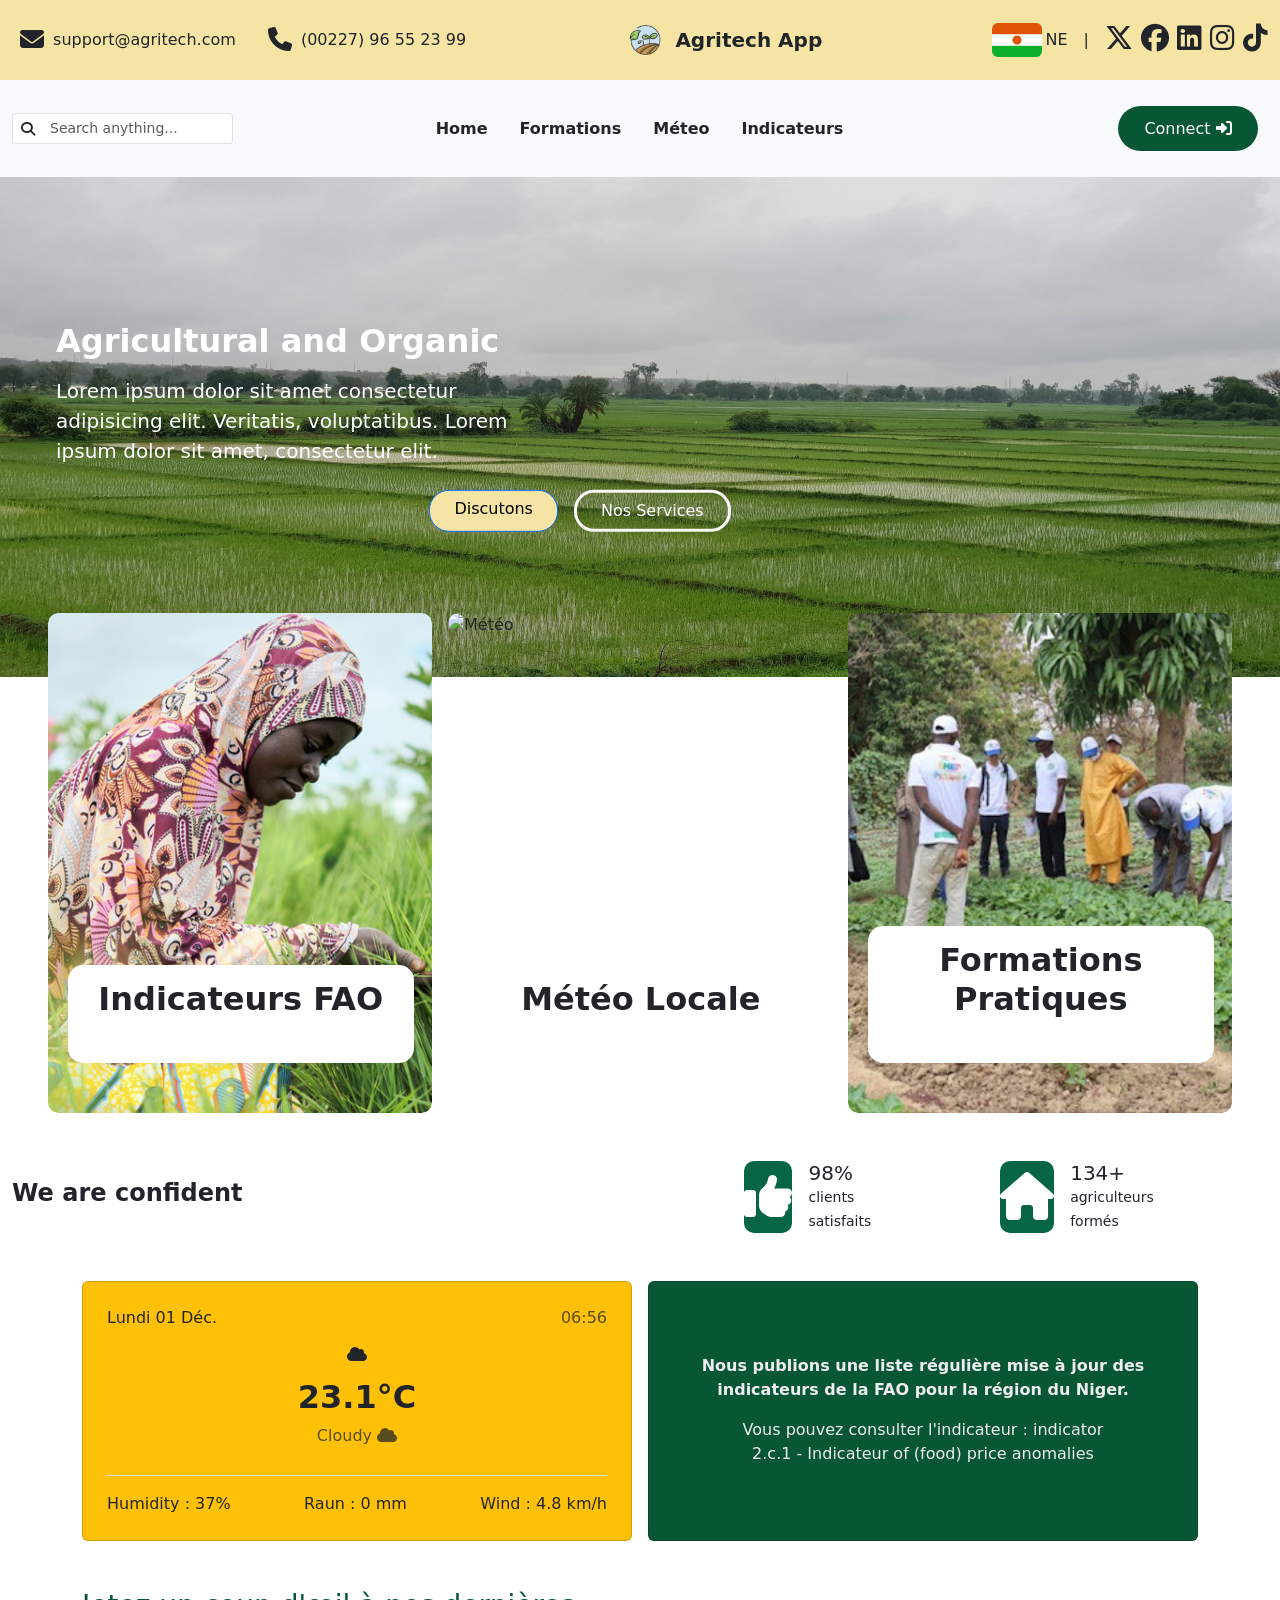
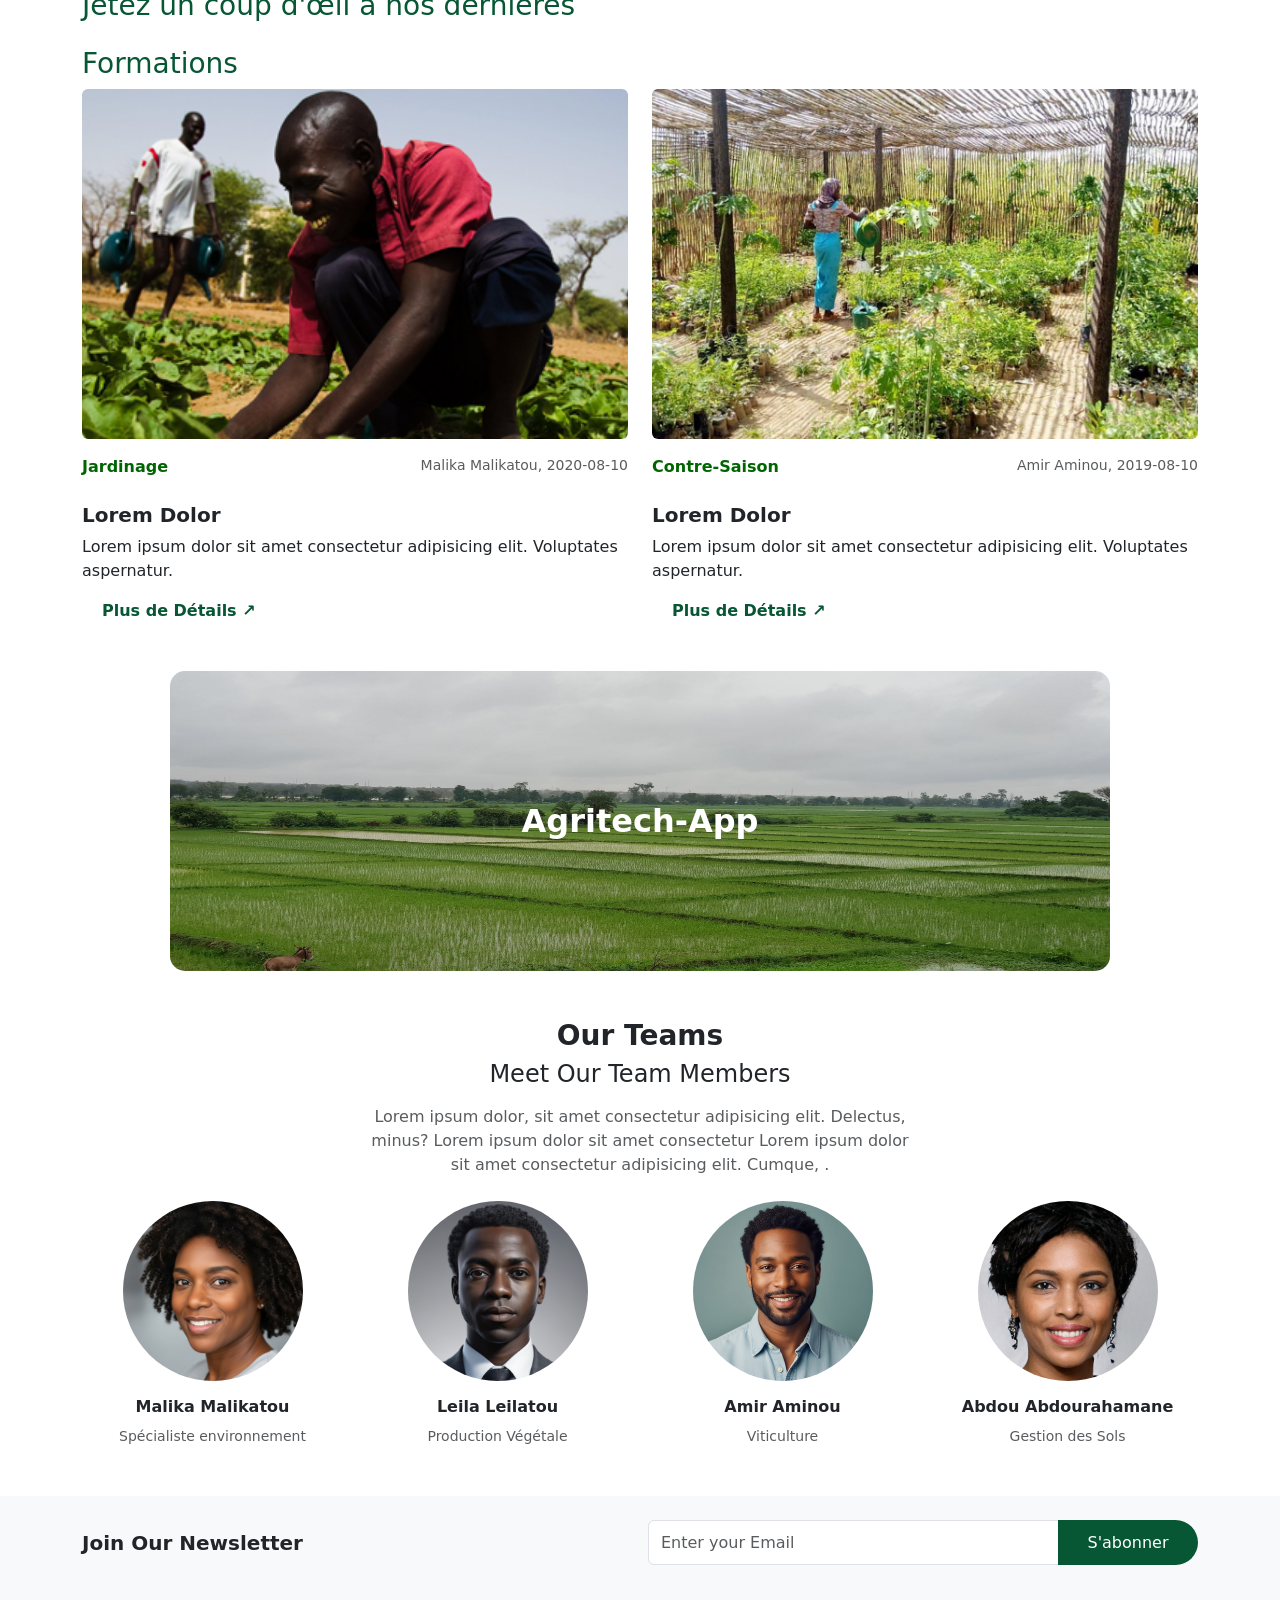
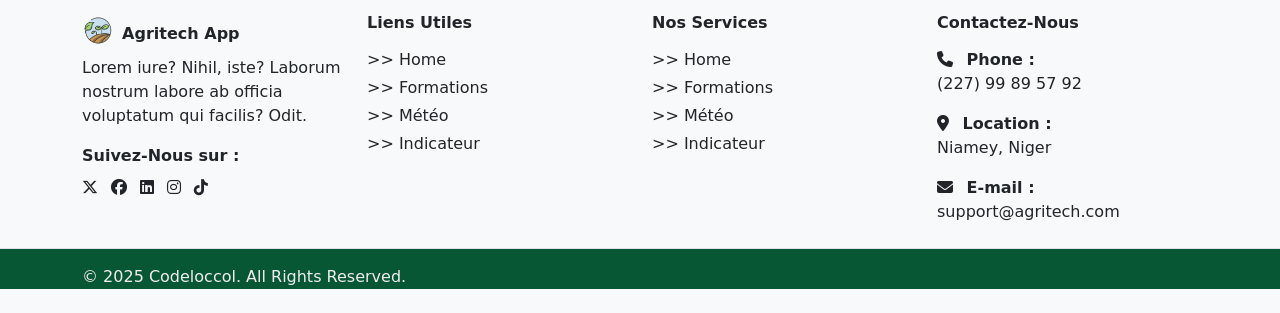
==== index.html @ de3f85f5 "Premier commit" ====
<!DOCTYPE html>
<html lang="en">

<head>
    <meta charset="UTF-8">
    <meta name="viewport" content="width=device-width, initial-scale=1.0">
    <title>Aritech Framework-CSS</title>
    <link href="https://cdn.jsdelivr.net/npm/bootstrap@5.3.8/dist/css/bootstrap.min.css" rel="stylesheet"
        integrity="sha384-sRIl4kxILFvY47J16cr9ZwB07vP4J8+LH7qKQnuqkuIAvNWLzeN8tE5YBujZqJLB" crossorigin="anonymous">
    <link rel="stylesheet" href="https://cdnjs.cloudflare.com/ajax/libs/font-awesome/6.5.0/css/all.min.css">
    <link rel="stylesheet" href="styles.css">
    <link rel="stylesheet"
        href="https://cdnjs.cloudflare.com/ajax/libs/bootstrap-icons/1.13.1/font/bootstrap-icons.min.css"
        integrity="sha512-t7Few9xlddEmgd3oKZQahkNI4dS6l80+eGEzFQiqtyVYdvcSG2D3Iub77R20BdotfRPA9caaRkg1tyaJiPmO0g=="
        crossorigin="anonymous" referrerpolicy="no-referrer" />

</head>

<body>

    <header class="navbar navbar-expand-lg navbar-custom py-2 header-color">
        <div class="container-fluid">
            <div class="d-flex justify-content-between w-100 align-items-center header-mobile">

                <ul class="navbar-nav d-none d-lg-flex flex-row gap-3">
                    <li class="nav-item">
                        <a class="nav-link text-dark" href="#">
                            <i class="fa-solid fa-envelope fa-xl me-1"></i> support@agritech.com
                        </a>
                    </li>
                    <li class="nav-item">
                        <a class="nav-link text-dark" href="#">
                            <i class="fa-solid fa-phone fa-xl me-1"></i> (00227) 96 55 23 99
                        </a>
                    </li>
                </ul>


                <div class="d-flex align-items-center">
                    <img src="favico.png" class="img-fluid rounded" alt="Logo">
                    <span class="ms-2 fw-bold fs-5">Agritech App</span>
                </div>


                <input type="checkbox" id="menu-toggle">
                <label for="menu-toggle" class="menu-btn"><i class="fa-solid fa-list"></i></label>

                <div class="sidebar">

                    <div class="d-flex align-items-center justify-content-between">
                        <div><img src="favico.png" class="img-fluid rounded" alt="Logo" style="width: 35px;">
                            <span class="ms-2 fw-bold fs-5">Agritech App</span>
                        </div>
                        <di><label for="menu-toggle" class="close-btn text-dark">&#10005;</label></di>
                    </div>


                    <a href="connect.html" class="connect-box d-inline-block">
                        <button class="btn connect-btn">Connect <i class="fa-solid fa-right-to-bracket"></i></button>
                    </a>

                    <ul class="navbar-nav d-flex flex-column gap-3 mx-auto ms-3">
                        <li class="nav-item"><a class="nav-link text-dark" href="index.html"><strong>Home <i
                                        class="bi bi-arrow-up-right"></i></strong></a></li>
                        <li class="nav-item"><a class="nav-link text-dark" href="formaaations.html"><strong>Blogs <i
                                        class="bi bi-arrow-up-right"></i></strong></a></li>
                        <li class="nav-item"><a class="nav-link text-dark" href="météo.html"><strong>Méteo <i
                                        class="bi bi-arrow-up-right"></i></strong></a></li>
                        <li class="nav-item"><a class="nav-link text-dark" href="indicateurs.html"><strong>Indicateurs
                                    <i class="bi bi-arrow-up-right"></i></strong></a></li>
                    </ul>
                    <hr>
                    <h2 class="align-items-center m-4">Socials Links</h2>
                    <div class="social-box d-flex align-items-center ms-lg-3 m-4">

                        <img src="Niger.png" class="rounded me-1 w-25" alt="Drapeau">
                        <span class="me-3">NE</span>

                        <a href="#" class="text-dark me-2"><i class="fa-brands fa-x-twitter"></i></a>
                        <a href="#" class="text-dark me-2"><i class="fa-brands fa-facebook"></i></a>
                        <a href="#" class="text-dark me-2"><i class="fa-brands fa-linkedin"></i></a>
                        <a href="#" class="text-dark me-2"><i class="fa-brands fa-instagram"></i></a>
                        <a href="#" class="text-dark"><i class="fa-brands fa-tiktok"></i></a>

                    </div>

                    <ul class="navbar-nav d-lg-flex m-4">
                        <li class="nav-item">
                            <a class="nav-link text-dark" href="#">
                                <i class="fa-solid fa-envelope me-1"></i> support@agritech.com
                            </a>
                        </li>
                        <li class="nav-item">
                            <a class="nav-link text-dark" href="#">
                                <i class="fa-solid fa-phone me-1"></i> (00227) 96 55 23 99
                            </a>
                        </li>
                    </ul>

                </div>





                <div class="d-lg-flex align-items-center ms-lg-3 hide-425 social-box">
                    <img src="Niger.png" class="rounded me-1" alt="Drapeau" style="width: 50px;">
                    <span class="me-3">NE</span>
                    <span class="me-3">&#124;</span>

                    <a href="#" class="text-dark me-2"><i class="fa-brands fa-x-twitter"></i></a>
                    <a href="#" class="text-dark me-2"><i class="fa-brands fa-facebook"></i></a>
                    <a href="#" class="text-dark me-2"><i class="fa-brands fa-linkedin"></i></a>
                    <a href="#" class="text-dark me-2"><i class="fa-brands fa-instagram"></i></a>
                    <a href="#" class="text-dark"><i class="fa-brands fa-tiktok"></i></a>
                </div>

            </div>
        </div>
    </header>


    <nav class="navbar navbar-expand-lg bg-light py-3">
        <div class="container-fluid">
            <div class="collapse navbar-collapse d-none d-md-flex" id="navbarMenu">
                <div class="d-flex align-items-center justify-content-between w-100">

                    <form class="me-2 d-md-flex hide-768" role="search">
                        <div class="input-group input-group-sm">
                            <span class="input-group-text bg-white border-end-0">
                                <i class="fa-solid fa-magnifying-glass"></i>
                            </span>
                            <input class="form-control border-start-0" type="search" placeholder="Search anything...">
                        </div>
                    </form>




                    <ul class="navbar-nav d-flex flex-row gap-3 mx-auto">
                        <li class="nav-item"><a class="nav-link text-dark" href="index.html"><strong>Home <i
                                        class="bi bi-arrow-up-right"></i></strong></a></li>
                        <li class="nav-item"><a class="nav-link text-dark" href="formaaations.html"><strong>Formations
                                    <i class="bi bi-arrow-up-right"></i></strong></a></li>
                        <li class="nav-item"><a class="nav-link text-dark" href=""><strong>Méteo <i
                                        class="bi bi-arrow-up-right"></i></strong></a></li>
                        <li class="nav-item"><a class="nav-link text-dark" href="#"><strong>Indicateurs <i
                                        class="bi bi-arrow-up-right"></i></strong></a></li>
                    </ul>

                    <a href="connect.html" class="connect-box d-inline-block">
                        <button class="btn connect-btn">Connect <i class="fa-solid fa-right-to-bracket"></i></button>
                    </a>


                </div>
            </div>
        </div>
    </nav>

    <!-- Hero Section -->
    <section class="position-relative section">
        <img src="Home Carroussel.jpg" alt="Agriculture" class="img-home w-100">
        <div class="position-absolute top-50 start-50 translate-middle text-white w-75 p-3 agri">


            <div class="agri">
                <h2 class="fw-bold mb-3 text-start">Agricultural and Organic</h2>
                <p class="lead mb-4 text-start">
                    Lorem ipsum dolor sit amet consectetur <br> adipisicing elit.
                    Veritatis, voluptatibus. Lorem <br>
                    ipsum dolor sit amet, consectetur elit.
                </p>
            </div>

            <div class="d-flex gap-3 flex-wrap justify-content-center services">
                <a href="#" class="btn btn-primary px-4">
                    Discutons <i class="bi bi-arrow-up-right-square"></i>
                </a>
                <a href="#" class="btn btn-secondary px-4">
                    Nos Services <i class="bi bi-arrow-up-right-square"></i>
                </a>
            </div>

        </div>
    </section>




    <div class="container-fluid px-3 px-lg-5 position-relative d-none d-lg-block"
        style="margin-top: -80px; z-index: 10;">
        <div class="row g-3">



            <div class="col-12 col-lg-4">
                <div class="meteo-card"> <img src="FAO_Statistic_Landing.jpg" class="w-100 shadow-lg img-deux"
                        alt="Météo">
                    <div class="meteo-slide">
                        <div class="meteo-title">
                            <div class="d-flex flex-column abdel">
                                <h2 class="m-0"><strong>Indicateurs FAO</strong></h2>
                            </div>
                            <div class=""></div>
                            <div class="meteo-details ">
                                <div><span><br></span></div> <i class="fa-solid fa-chart-bar bar"></i>
                                <h2 class="m-0 mb-4">Indicateurs FAO</h2>
                                <p>Lorem ipsum dolor sit, amet consectetur adipisicing elit. Sit quam beatae aspernatur
                                    laborum, aut libero adipisci fuga distinctio delectus labore assumenda saepe, quis
                                    a. Suscipit nostrum debitis saepe natus unde.</p> <a href="#" class="btn-hover">
                                    Plus de Détails <i class="bi bi-arrow-up-right"></i> </a>
                            </div>
                        </div>
                    </div>
                </div>
            </div>


            <div class="col-12 col-lg-4">
                <div class="meteo-card"> <img src="Météo_Landing.jpg" class="w-100 shadow-lg img-deux" alt="Météo">
                    <div class="meteo-slide">
                        <div class="meteo-title">
                            <div class="d-flex flex-column abdel">
                                <h2 class="m-0"><strong>Météo Locale</strong></h2>
                            </div>
                            <div class=""></div>
                            <div class="meteo-details">
                                <div><span><br></span></div> <i class="fas fa-cloud-showers-heavy weather-icon bar"></i>
                                <h2 class="m-0 mb-4">Météo Locale</h2>
                                <p>Lorem ipsum dolor sit, amet consectetur adipisicing elit. Sit quam beatae aspernatur
                                    laborum, aut libero adipisci fuga distinctio delectus labore assumenda saepe, quis
                                    a. Suscipit nostrum debitis saepe natus unde.</p> <a href="#" class="btn-hover">
                                    Plus de Détails <i class="bi bi-arrow-up-right"></i> </a>
                            </div>
                        </div>
                    </div>
                </div>
            </div>



            <div class="col-12 col-lg-4">
                <div class="meteo-card"> <img src="Formation_Landing.jpg" class="w-100 shadow-lg img-deux" alt="Météo">
                    <div class="meteo-slide">
                        <div class="meteo-title">
                            <div class="d-flex flex-column abdel">
                                <h2 class="m-0"><strong>Formations Pratiques</strong></h2>
                            </div>
                            <div class=""></div>
                            <div class="meteo-details">
                                <div><span><br></span></div> <i class="fa-solid fa-list-check bar"></i>
                                <h2 class="m-0 mb-4">Formations Pratiques</h2>
                                <p>Lorem ipsum dolor sit, amet consectetur adipisicing elit. Sit quam beatae aspernatur
                                    laborum, aut libero adipisci fuga distinctio delectus labore assumenda saepe, quis
                                    natus unde.</p> <a href="#" class="btn-hover">
                                    Plus de Détails <i class="bi bi-arrow-up-right"></i> </a>
                            </div>
                        </div>
                    </div>
                </div>
            </div>
        </div>
    </div>



    <div class="position-relative container-fluid px-3 d-block d-lg-none magid" style="margin-top: -70px;">
        <div class="text-white fs-5 text-center mb-4">Agritech App</div>
        <div class="row g-3">

            <div class="col-12 col-md-4">
                <div class="p-3 shadow-lg rounded bg-white text-center">
                    <div class="d-flex flex-column abdel">
                        <div><span><br></span></div> <i class="fa-solid fa-chart-bar bar"></i>
                        <h2 class="m-0 mb-4">Indicateurs FAO</h2>
                    </div>
                    <p>Lorem ipsum dolor sit, amet consectetur adipisicing elit. Sit quam beatae aspernatur
                        laborum, aut libero adipisci fuga distinctio delectus labore assumenda saepe, quis
                        a. Suscipit nostrum debitis saepe natus unde.</p> <a href="#" class="btn-hover">
                        Plus de Détails <i class="bi bi-arrow-up-right"></i> </a>
                </div>

            </div>

            <div class="col-12 col-md-4">
                <div class="p-3 shadow-lg rounded bg-white text-center">
                    <div class="d-flex flex-column abdel">
                        <div><span><br></span></div> <i class="fas fa-cloud-showers-heavy weather-icon bar"></i>
                        <h2 class="m-0 mb-4">Météo Locale</h2>
                    </div>
                    <p>Lorem adipisicing elit. Sit quam beatae vb aspernatur
                        laborum, aut libero adipisci fuga distinctio delectus labore assumenda saepe, quis
                        a. Suscipit nostrum debitis saepe natus unde.</p> <a href="#" class="btn-hover">
                        Plus de Détails <i class="bi bi-arrow-up-right"></i> </a>
                </div>

            </div>

            <div class="col-12 col-md-4">
                <div class="p-3 shadow-lg rounded bg-white text-center">
                    <div class="d-flex flex-column abdel">
                        <div><span><br></span></div> <i class="fa-solid fa-list-check bar"></i>
                        <h2 class="m-0 mb-4">Formations Pratiques</h2>
                    </div>
                    <p>Lorem ipsum Sit bbh yjjgh
                        laborum, aut libero adipisci fuga distinctio delectus labore assumenda saepe, quis
                        a. Suscipit nostrum debitis saepe natus unde.</p> <a href="#" class="btn-hover">
                        Plus de Détails <i class="bi bi-arrow-up-right"></i> </a>
                </div>

            </div>

        </div>
    </div>







    <!-- Statistiques -->
    <div class="container my-5 mx-0">
        <div class="align-items-center g-3 d-flex justify-content-between we-are">
            <div class="col-12 col-md-4">
                <h4 class="fw-bold are-confident">We are confident</h4>
            </div>
            <div class="d-flex justify-content-between">
                <div class="col-6 col-md-4">
                    <div class="d-flex gap-3 justify-content-lg-end m">
                        <div class="confident"><i class="fa-solid fa-thumbs-up"></i></div>
                        <div>
                            <h5 class="mb-0 ">98%</h5>
                            <small>clients satisfaits</small>
                        </div>
                    </div>
                </div>
                <div class="col-6 col-md-4">
                    <div class="d-flex align-items-center gap-3">
                        <div class="confident"><i class="fa-solid fa-house"></i></div>
                        <div>
                            <h5 class="mb-0">134+</h5>
                            <small>agriculteurs formés</small>
                        </div>
                    </div>
                </div>
            </div>
        </div>
    </div>

    <!-- Météo et Indicateurs -->
    <div class="container my-5">
        <div class="row g-3">
            <div class="col-12 col-lg-6">
                <div class="card bg-warning text-center p-4 d-flex flex-column h-100">
                    <div class="d-flex justify-content-between mb-3">
                        <span>Lundi 01 Déc.</span>
                        <span class="text-muted">06:56</span>
                    </div>
                    <i class="fa-solid fa-cloud mb-3 cloudy"></i>
                    <h2 class="fw-bold">23.1°C</h2>
                    <p class="text-muted">Cloudy <i class="fa-solid fa-cloud mb-3 clone"></i></p>
                    <div class="mt-auto border-top pt-3">
                        <div class="d-flex justify-content-between text-center w-100">
                            <div class="flex-column align-items-center">
                                <i class="bi bi-droplet"></i>
                                <span>Humidity : 37%</span>
                            </div>
                            <div class="flex-column align-items-center">
                                <i class="bi bi-cloud-lightning-rain"></i>
                                <span>Raun : 0 mm</span>
                            </div>
                            <div class="flex-column align-items-center">
                                <i class="bi bi-rewind"></i>
                                <span>Wind : 4.8 km/h</span>
                            </div>
                        </div>
                    </div>
                </div>
            </div>

            <div class="col-12 col-lg-6 ">
                <div class="card confid text-center p-4 d-flex flex-column h-100">
                    <p class="text-center pt-5 fw-bold">
                        <strong> Nous publions une liste régulière mise à jour des indicateurs de la FAO pour la région
                            du Niger.</strong>
                    </p>
                    <p class="text-center mb-0 mx-5">
                        Vous pouvez consulter l'indicateur : indicator 2.c.1 - Indicateur of (food) price
                        anomalies
                    </p>
                </div>
            </div>
        </div>
    </div>

    <!-- Formations récentes -->
    <div class="container my-5">
        <h3 class="mb-4 couleur-jaune">Jetez un coup d'œil à nos dernières </h3>
        <h3 class="couleur-jaune">Formations</h3>
        <div class="row g-4">
            <div class="col-12 col-md-6">
                <img src="Blog-img-1.jpg" alt="Formation" class="w-100 rounded mb-3 img-fluide">
                <div class="d-flex justify-content-between mb-2">
                    <span class="bleue fw-bold">Jardinage</span>
                    <small class="text-muted">Malika Malikatou, 2020-08-10</small>
                </div>
                <h5 class="fw-bold mt-4">Lorem Dolor</h5>
                <p>Lorem ipsum dolor sit amet consectetur adipisicing elit. Voluptates aspernatur.</p>
                <a href="#" class="couleur-jaune lignes">Plus de Détails ↗</a>
            </div>
            <div class="col-12 col-md-6">
                <img src="Blog-img-9.jpg" alt="Formation" class="w-100 rounded mb-3 img-fluide">
                <div class="d-flex justify-content-between mb-2">
                    <span class="bleue fw-bold">Contre-Saison</span>
                    <small class="text-muted">Amir Aminou, 2019-08-10</small>
                </div>
                <h5 class="fw-bold mt-4">Lorem Dolor</h5>
                <p>Lorem ipsum dolor sit amet consectetur adipisicing elit. Voluptates aspernatur.</p>
                <a href="#" class="couleur-jaune lignes">Plus de Détails ↗</a>
            </div>
        </div>
    </div>


    <div class="d-none d-lg-flex justify-content-center position-relative">
        <img src="Home Carroussel.jpg" alt="Banner" class="imges mx-5">
        <h2 class="position-absolute top-50 start-50 translate-middle text-white fw-bold">Agritech-App</h2>
    </div>

    <!-- Équipe -->
    <div class="container text-center my-5">
        <h3 class="fw-bold mb-2">Our Teams</h3>
        <h4 class="mb-3">Meet Our Team Members</h4>
        <p class="text-muted mb-4 w-50 text-center mx-auto">
            Lorem ipsum dolor, sit amet consectetur adipisicing elit. Delectus, minus?
            Lorem ipsum dolor sit amet consectetur Lorem ipsum dolor sit amet consectetur adipisicing elit. Cumque,
            .
        </p>


        <div class="row g-4">
            <div class="col-12 col-md-6 col-lg-3">
                <img src="avatar-1.png" class="rounded-circle mb-3 avatar" alt="Malika">
                <h6 class="fw-bold">Malika Malikatou</h6>
                <small class="text-muted">Spécialiste environnement</small>
            </div>
            <div class="col-12 col-md-6 col-lg-3">
                <img src="avatar-2.jpg" class="rounded-circle mb-3 avatar" alt="Leila">
                <h6 class="fw-bold">Leila Leilatou</h6>
                <small class="text-muted">Production Végétale</small>
            </div>
            <div class="col-12 col-md-6 col-lg-3">
                <img src="avatar-3.png" class="rounded-circle mb-3 avatar" alt="Amir">
                <h6 class="fw-bold">Amir Aminou</h6>
                <small class="text-muted">Viticulture</small>
            </div>
            <div class="col-12 col-md-6 col-lg-3">
                <img src="avatar-4.jpeg" class="rounded-circle mb-3 avatar" alt="Abdou">
                <h6 class="fw-bold">Abdou Abdourahamane</h6>
                <small class="text-muted">Gestion des Sols</small>
            </div>
        </div>
    </div>

    <!-- Newsletter -->
    <div class="bg-light py-4">
        <div class="container">
            <div class="row align-items-center g-3">
                <div class="col-12 col-lg-6 text-center text-lg-start mb-2 mb-lg-0">
                    <h5 class="fw-bold mb-0">Join Our Newsletter</h5>
                </div>
                <div class="col-12 col-lg-6 d-flex justify-content-lg-end">
                    <div class="input-group">
                        <input type="email" class="form-control" placeholder="Enter your Email">
                        <button class="btn connect-btn" type="button">S'abonner</button>
                    </div>
                </div>
            </div>
        </div>
    </div>

    <!-- Footer -->
    <footer class="bg-light py-4">
        <div class="container">
            <div class="row g-4 text-md-start">
                <div class="col-12 col-md-6 col-lg-3 ">
                    <img src="favico.png" alt="Logo" class="img-fluid mb-2" style="width: 35px;">
                    <strong>Agritech App</strong>
                    <p>Lorem iure? Nihil, iste? Laborum nostrum labore ab officia voluptatum qui facilis? Odit.</p>
                    <p class="fw-bold mb-2">Suivez-Nous sur :</p>
                    <div>
                        <a href="#" class="text-dark me-2"><i class="fa-brands fa-x-twitter"></i></a>
                        <a href="#" class="text-dark me-2"><i class="fa-brands fa-facebook"></i></a>
                        <a href="#" class="text-dark me-2"><i class="fa-brands fa-linkedin"></i></a>
                        <a href="#" class="text-dark me-2"><i class="fa-brands fa-instagram"></i></a>
                        <a href="#" class="text-dark"><i class="fa-brands fa-tiktok"></i></a>
                    </div>
                </div>

                <div class="col-12 col-md-6 col-lg-3">
                    <h6 class="fw-bold mb-3">Liens Utiles</h6>
                    <p class="mb-1">&gt;&gt; Home</p>
                    <p class="mb-1">&gt;&gt; Formations</p>
                    <p class="mb-1">&gt;&gt; Météo</p>
                    <p class="mb-1">&gt;&gt; Indicateur</p>
                </div>

                <div class="col-12 col-md-6 col-lg-3">
                    <h6 class="fw-bold mb-3">Nos Services</h6>
                    <p class="mb-1">&gt;&gt; Home</p>
                    <p class="mb-1">&gt;&gt; Formations</p>
                    <p class="mb-1">&gt;&gt; Météo</p>
                    <p class="mb-1">&gt;&gt; Indicateur</p>
                </div>

                <div class="col-12 col-md-6 col-lg-3">
                    <h6 class="fw-bold mb-3">Contactez-Nous</h6>
                    <div class="d-flex flex-column mb-3">
                        <span class="fw-bold"><i class="fa-solid fa-phone me-2"></i> Phone :</span>
                        <span>(227) 99 89 57 92</span>
                    </div>
                    <div class="d-flex flex-column mb-3">
                        <span class="fw-bold"><i class="fa-solid fa-location-dot me-2"></i> Location :</span>
                        <span>Niamey, Niger</span>
                    </div>
                    <div class="d-flex flex-column">
                        <span class="fw-bold"><i class="fa-solid fa-envelope me-2"></i> E-mail :</span>
                        <span>support@agritech.com</span>
                    </div>
                </div>
            </div>
        </div>

        <div class="foot mt-4 pt-3 border-top confid">
            <div class="container">
                <p class="mb-0">&copy; 2025 Codeloccol. All Rights Reserved.</p>
            </div>
        </div>
    </footer>

</body>

</html>
---- styles.css ----
#menu-toggle {
    display: none !important;
}

.header-color {
    background-color: #f6e4a5 !important;
    height: 80px;
    margin-bottom: 0 !important;

}


.image-hero {
    width: 850px;
    height: 350px !important;
    border-radius: 15px;
}




.bar {
    font-size: 2rem;
    color: #00b318;
}


.nav-link {
    transition: all 0.3s ease;
    position: relative;
}

.nav-link i {
    transition: transform 0.3s ease;
}


.nav-link:hover {
    color: #0a6f44 !important;
    transform: translateY(-2px);
}

.nav-link:hover i {
    transform: translateX(3px) rotate(20deg);
}

.connect-box {
    padding: 10px;
    margin-left: 70px;
    border-radius: 30px;
}

.connec-btn {
    background-color: #075634 !important;
    color: #ffffff !important;
    border-radius: 30px;
    width: 190px !important;
    height: 40px;
    transition: all 0.3s ease;
}

.connec-btn {
    background-color: #075634 !important;
    color: #ffffff !important;
    border-radius: 30px;
    width: 140px;
    height: 45px;
    transition: all 0.3s ease;
}

.connect-btn {
    background-color: #075634 !important;
    color: #ffffff !important;
    border-radius: 30px;
    width: 140px;
    height: 45px;
    transition: all 0.3s ease;
}

.connect-btn:hover {
    background-color: #0a6f44 !important;
    transform: translateY(-3px);
    box-shadow: 0 4px 12px rgba(0, 0, 0, 0.2);
}



.agri {
    margin-left: -60px !important;
}


.btn-primary {
    background-color: #f6e4a5 !important;
    color: black;
    border-radius: 20px;
}

.btn-secondary {
    background-color: transparent !important;
    color: #ffffff;
    border-radius: 20px;
    border: lab(97.23% 0.01 -0.01) solid;
}


.menu-btn {
    position: fixed;
    top: 10px;
    right: 20px;
    font-size: 28px;
    cursor: pointer;
    z-index: 1002;
    user-select: none;
}

.yom {
    height: 300px;
}


.social-box i {
    font-size: 28px;
    transition: transform .2s ease;
}

.social-box i:hover {
    transform: scale(1.25);

}



.img-home {
    height: 500px;
}

.petite {
    position: absolute;
    bottom: 15px;
    left: 50%;
    transform: translateX(-50%);
    background-color: white;
    color: rgb(34, 31, 31);
    padding: 30px 10px;
    border-radius: 5px;
    width: 450px;
    height: 100px;
}

.confident {
    font-size: 3rem;
    color: rgb(255, 255, 255);
    background-color: rgb(5, 101, 69);
    border-radius: 10px;
}

.couleur-jaune {
    color: #075634;
}

.lignes {
    text-decoration: none !important;
    font-weight: 600;
    margin-left: 20px;
}

.imges {
    width: 940px;
    border-radius: 15px;
    height: 300px;
}

.confid {
    background-color: #075634;
    color: #efeded;
}

.img-fluide {
    height: 350px;
    object-fit: cover;
    border-radius: 10px;
}

.img-fluid {

    width: 40px;
    object-fit: cover;
    border-radius: 10px;
}

.img-deux {
    height: 500px;
    object-fit: cover;
    border-radius: 10px;
}

.bleue {
    color: darkgreen;
}

.avatar {
    width: 180px;
}

.jardinage {
    background-color: #edecec;
    max-width: 350px;
    color: #075634;
}

.méteo {

    max-width: 700px;
    background-color: #456055;
    color: white;
    "

}


/* Effet sur toute la card */
.col-12.col-md-6.col-lg-4.d-flex.position-relative {
    transition: transform 0.3s, box-shadow 0.3s;
    cursor: pointer;
}

.col-12.col-md-6.col-lg-4.d-flex.position-relative:hover {
    transform: translateY(-5px);
    /* Légère montée */
    box-shadow: 0 10px 20px rgba(0, 0, 0, 0.2);
    /* Ombre */
}

.col-12.col-md-6.col-lg-4.d-flex.position-relative:hover img {
    transform: scale(1.05);
    transition: transform 0.3s;
}

.commentaires {
    width: 60%;
}

.names {
    width: 40%;
}

.date-circle {
    position: absolute;
    top: 280px;
    left: 20px;
    width: 80px;
    height: 80px;
    background-color: #bda138;
    color: white;
    border-radius: 50%;
    display: flex;
    flex-direction: column;
    justify-content: center;
    align-items: center;
    font-weight: bold;
    font-size: 0.75rem;
    box-shadow: 0 2px 6px rgba(0, 0, 0, 0.2);
    z-index: 10;
}


.sidebar {
    position: fixed;
    top: 0;
    left: -350px;
    width: 350px;
    height: 100%;
    background-color: #efeded;
    color: rgb(0, 0, 0);
    padding: 20px;
    box-sizing: border-box;
    transition: left 0.3s ease;
    z-index: 1001;
}

.close-btn {
    display: block;
    font-size: 28px;
    color: white;
    text-align: right;
    cursor: pointer;
    margin-bottom: 20px;
    user-select: none;
}

.overlay {
    position: fixed;
    top: 0;
    left: 0;
    width: 100%;
    height: 100%;
    background-color: rgba(0, 0, 0, 0.5);
    opacity: 0;
    pointer-events: none;
    transition: opacity 0.3s ease;
    z-index: 1000;
}

#menu-toggle:checked+.menu-btn+.sidebar {
    left: 0;
}

#menu-toggle:checked+.menu-btn+.sidebar+.overlay {
    opacity: 1;
    pointer-events: auto;
}

.sidebar a {
    display: block;
    color: white;
    text-decoration: none;
    margin: 15px 0;
    transition: color 0.2s;
}

.content {
    padding: 20px;
    margin-left: 20px;
}

.fa-barcode {
    font-size: 60px;
}

.weather-icon {
    font-size: 3rem;
}

.img-deux {
    transition: transform 0.4s ease, box-shadow 0.4s ease;
    border-radius: 10px;
}

.img-deux:hover {
    transform: scale(1.05) rotate(1deg);
    box-shadow: 0 15px 25px rgba(0, 0, 0, 0.4);
    cursor: pointer;
}

.meteo-card {
    position: relative;
    overflow: hidden;
    border-radius: 10px;
    cursor: pointer;
}

.meteo-card img {
    width: 100%;
    display: block;
}

.meteo-slide {
    position: absolute;
    bottom: 50px;
    left: 20px;
    width: 90%;
    border-radius: 10px;
}

.meteo-title {
    background: #ffffff;
    text-align: center;
    transition: transform 0.04s ease;
    z-index: 2;
    border-radius: 15px;
    padding: 15px 10px;
}

.meteo-details {
    background: rgb(255, 255, 255);
    padding: 15px 10px;
    text-align: center;
    max-height: 0;
    overflow: hidden;
    transition: max-height 0.3s ease;
}

.meteo-card:hover .meteo-details {
    max-height: 350px;
}

.btn-hover {
    display: inline-block;
    padding: 10px 20px;
    color: #07c236;
    text-decoration: none;
    border-radius: 5px;
    transition: all 0.3s ease;
    font-weight: bold;
}

.btn-hover:hover {
    background-color: #00b318;
    color: #ffffff;
    transform: translateY(-2px);
    box-shadow: 0 4px 8px rgba(0, 0, 0, 0.2);
}

.abdel {
    transition: opacity 0.2s ease;
    opacity: 1;
}

.meteo-card:hover .abdel {
    opacity: 0;

}

.menu-btn {
    display: none !important;
}


@media (max-width: 991px) {
    .section-hero .agri {
        width: 95%;
        padding: 0.8rem;
    }
}

/* Responsive mobile */
@media (max-width: 425px) {
    .section-hero .agri {
        width: 98%;
        padding: 0.5rem;
    }

    .section-hero h4 {
        font-size: 1rem;
    }

    .section-hero h5 {
        font-size: 0.85rem;
    }
}

@media screen and (max-width: 1024px) {
    .menu-btn {
        display: none;
    }
}



@media screen and (max-width: 768px) {
    .menu-btn {
        display: none !important;
    }

    .image-hero {
        width: 650px;
        height: 250px !important;
        border-radius: 15px;
    }

    .hide-768 {
        display: none !important;
        margin: 0 !important;
        padding: 0 !important;
        width: 0 !important;
    }

    .agri {
        margin-left: -43px !important;
    }

}

@media (max-width: 425px) {
    .hide-425 {
        display: none !important;
    }

    .menu-btn {
        display: flex !important;
        top: 25px;
    }

    .image-hero {
        width: 350px;
        height: 150px !important;
        border-radius: 15px;
    }

    .header-color {
        background-color: #ffffff !important;
        position: fixed;
        top: 0;
        left: 0;
        padding: 0 !important;
        width: 100% !important;
        z-index: 9999;
    }

    .header-mobile {
        width: 100% !important;
    }

    body {
        padding-top: 70px;
    }

    .agri {
        margin-left: -26px !important;
    }

    .we-are {
        width: 50px;
        font-size: 1.1rem !important;
        gap: 30px;
        font-weight: 600;
    }

    .are-confident {
        font-size: 1rem;
    }

    .confident {
        font-size: 2.6rem;
    }
}
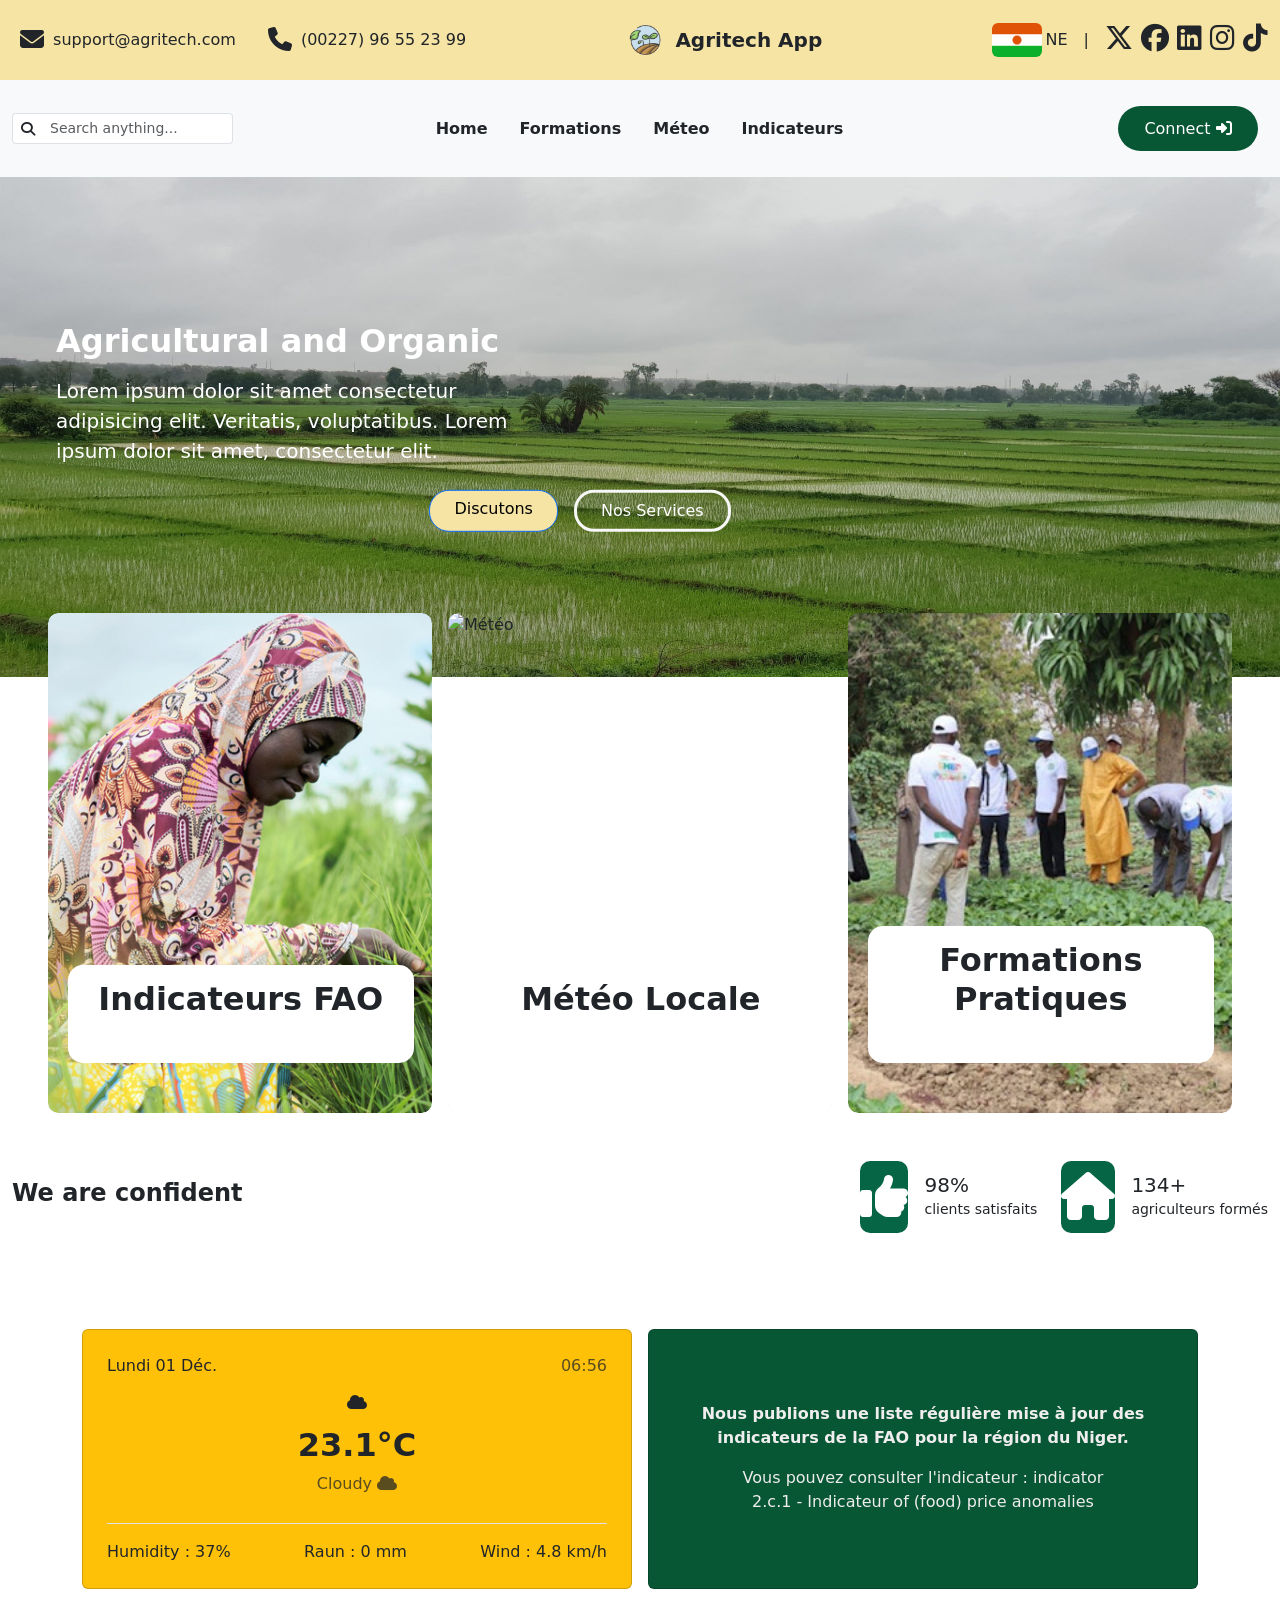
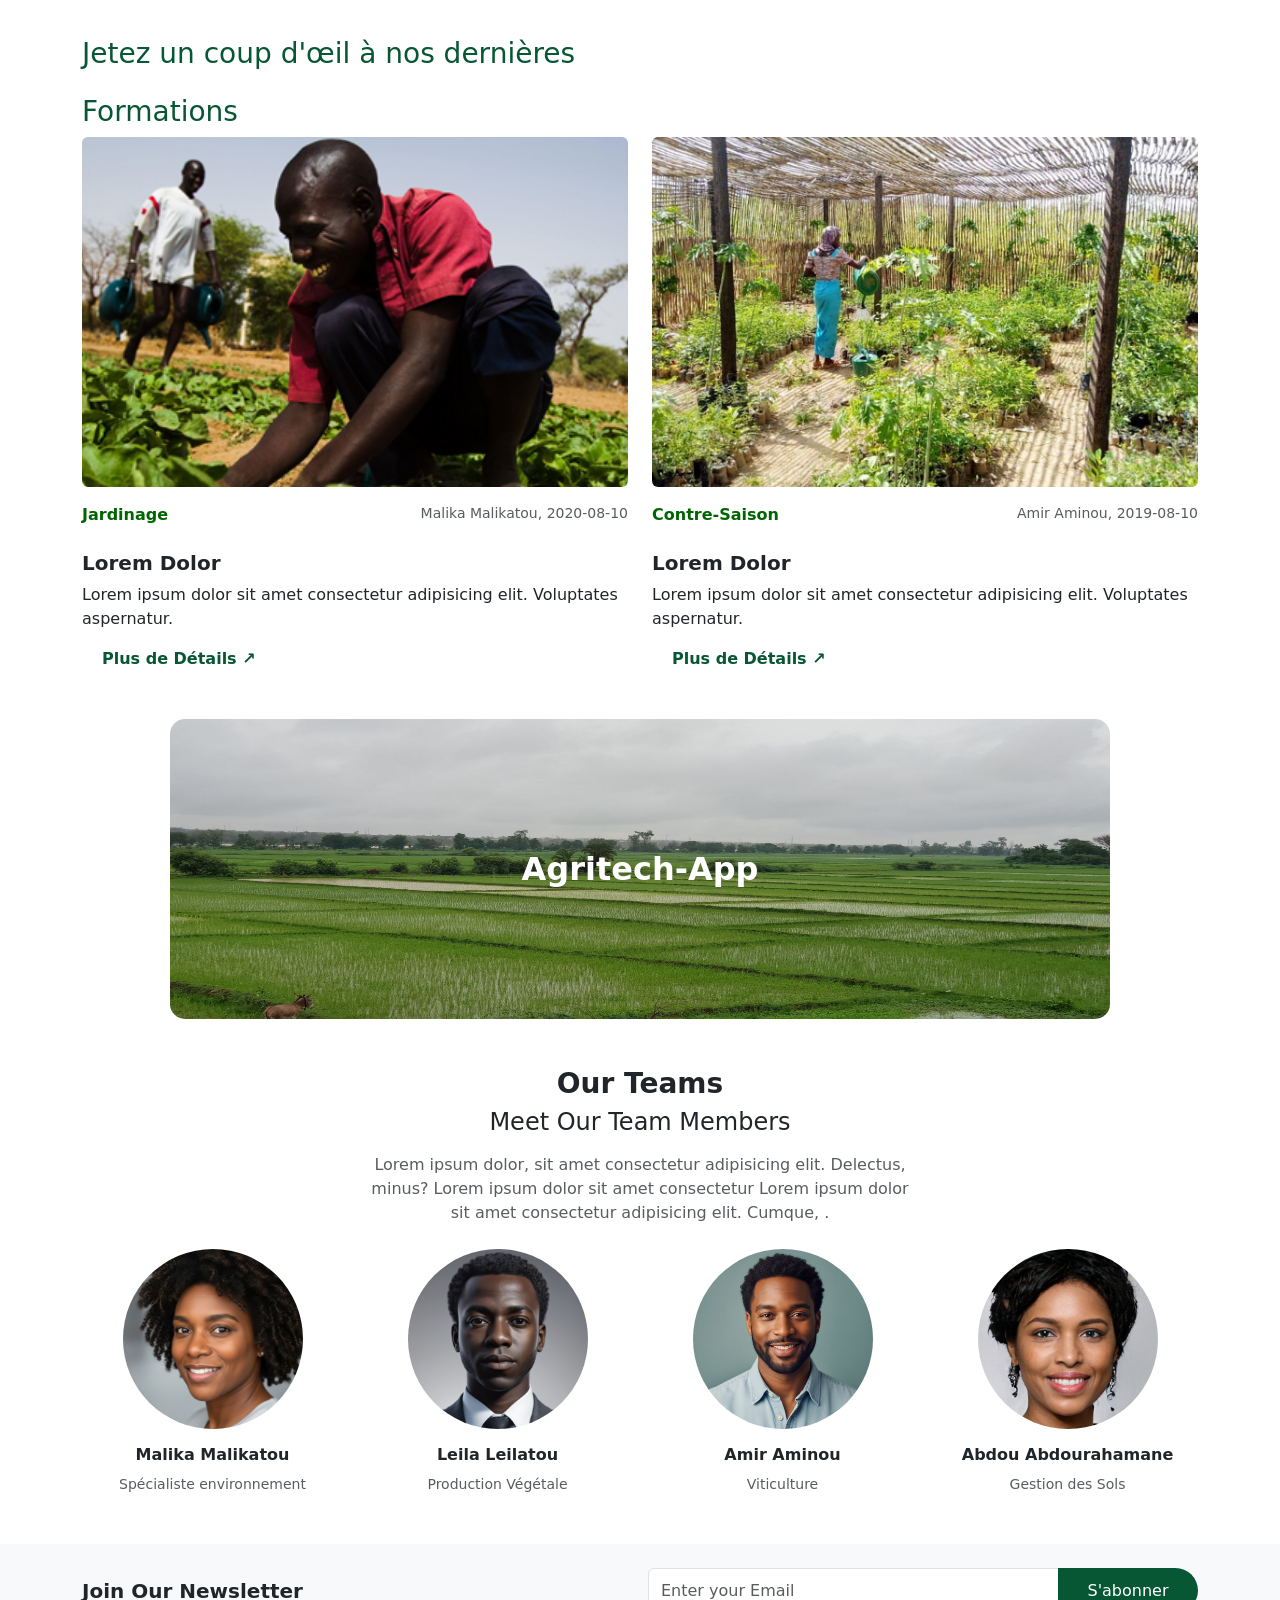
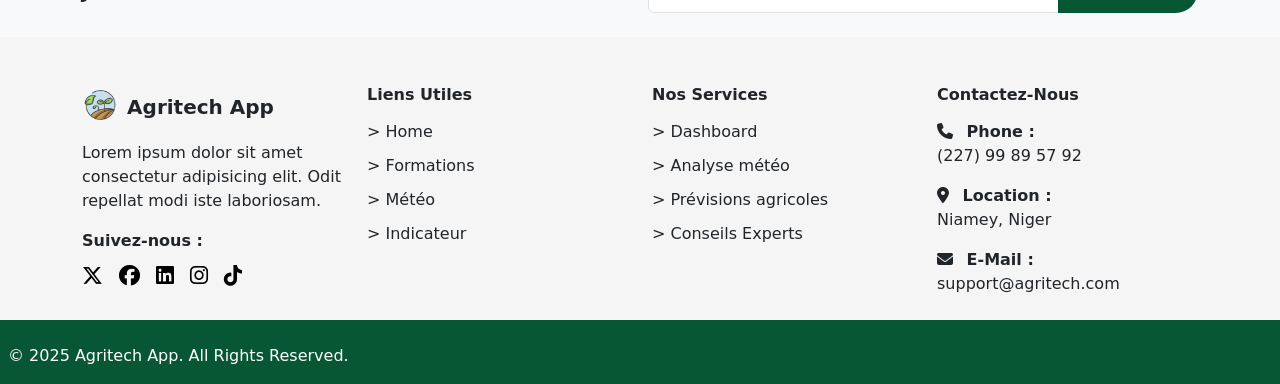
==== commit dbb0f9bc: "Mon deuxième" ====
--- a/index.html
+++ b/index.html
@@ -1,5 +1,5 @@
 <!DOCTYPE html>
-<html lang="en">
+<html lang="fr">
 
 <head>
     <meta charset="UTF-8">
@@ -158,7 +158,7 @@
         </div>
     </nav>
 
-    <!-- Hero Section -->
+
     <section class="position-relative section">
         <img src="Home Carroussel.jpg" alt="Agriculture" class="img-home w-100">
         <div class="position-absolute top-50 start-50 translate-middle text-white w-75 p-3 agri">
@@ -320,23 +320,25 @@
 
 
 
-    <!-- Statistiques -->
-    <div class="container my-5 mx-0">
-        <div class="align-items-center g-3 d-flex justify-content-between we-are">
-            <div class="col-12 col-md-4">
-                <h4 class="fw-bold are-confident">We are confident</h4>
-            </div>
-            <div class="d-flex justify-content-between">
-                <div class="col-6 col-md-4">
-                    <div class="d-flex gap-3 justify-content-lg-end m">
+
+    <div class="stats-section w-100">
+        <div class="container-fluid py-5">
+            <div class="row align-items-center d-flex justify-content-between are-confident">
+
+                <div class="col-12 col-md-4 mb-4 mb-md-0">
+                    <h4 class="fw-bold are-confident">We are confident</h4>
+                </div>
+
+                <div class="col-12 col-md-8 d-flex justify-content-md-end justify-content-between gap-4 flex-wrap">
+
+                    <div class="d-flex align-items-center gap-3">
                         <div class="confident"><i class="fa-solid fa-thumbs-up"></i></div>
                         <div>
-                            <h5 class="mb-0 ">98%</h5>
+                            <h5 class="mb-0">98%</h5>
                             <small>clients satisfaits</small>
                         </div>
                     </div>
-                </div>
-                <div class="col-6 col-md-4">
+
                     <div class="d-flex align-items-center gap-3">
                         <div class="confident"><i class="fa-solid fa-house"></i></div>
                         <div>
@@ -344,12 +346,15 @@
                             <small>agriculteurs formés</small>
                         </div>
                     </div>
-                </div>
-            </div>
-        </div>
-    </div>
-
-    <!-- Météo et Indicateurs -->
+
+                </div>
+
+            </div>
+        </div>
+    </div>
+
+
+
     <div class="container my-5">
         <div class="row g-3">
             <div class="col-12 col-lg-6">
@@ -395,7 +400,7 @@
         </div>
     </div>
 
-    <!-- Formations récentes -->
+
     <div class="container my-5">
         <h3 class="mb-4 couleur-jaune">Jetez un coup d'œil à nos dernières </h3>
         <h3 class="couleur-jaune">Formations</h3>
@@ -429,7 +434,7 @@
         <h2 class="position-absolute top-50 start-50 translate-middle text-white fw-bold">Agritech-App</h2>
     </div>
 
-    <!-- Équipe -->
+
     <div class="container text-center my-5">
         <h3 class="fw-bold mb-2">Our Teams</h3>
         <h4 class="mb-3">Meet Our Team Members</h4>
@@ -464,7 +469,7 @@
         </div>
     </div>
 
-    <!-- Newsletter -->
+
     <div class="bg-light py-4">
         <div class="container">
             <div class="row align-items-center g-3">
@@ -481,65 +486,82 @@
         </div>
     </div>
 
-    <!-- Footer -->
-    <footer class="bg-light py-4">
+
+    <footer class="footer-section text-dark pt-5">
         <div class="container">
             <div class="row g-4 text-md-start">
-                <div class="col-12 col-md-6 col-lg-3 ">
-                    <img src="favico.png" alt="Logo" class="img-fluid mb-2" style="width: 35px;">
-                    <strong>Agritech App</strong>
-                    <p>Lorem iure? Nihil, iste? Laborum nostrum labore ab officia voluptatum qui facilis? Odit.</p>
-                    <p class="fw-bold mb-2">Suivez-Nous sur :</p>
-                    <div>
-                        <a href="#" class="text-dark me-2"><i class="fa-brands fa-x-twitter"></i></a>
-                        <a href="#" class="text-dark me-2"><i class="fa-brands fa-facebook"></i></a>
-                        <a href="#" class="text-dark me-2"><i class="fa-brands fa-linkedin"></i></a>
-                        <a href="#" class="text-dark me-2"><i class="fa-brands fa-instagram"></i></a>
-                        <a href="#" class="text-dark"><i class="fa-brands fa-tiktok"></i></a>
-                    </div>
-                </div>
+
 
                 <div class="col-12 col-md-6 col-lg-3">
+                    <img src="favico.png" alt="Logo" class="img-fluid mb-2" style="width: 40px;">
+                    <strong class="fs-5">Agritech App</strong>
+                    <p class="mt-2">
+                        Lorem ipsum dolor sit amet consectetur adipisicing elit.
+                        Odit repellat modi iste laboriosam.
+                    </p>
+
+                    <p class="fw-bold mb-2">Suivez-nous :</p>
+                    <div class="d-flex gap-3">
+                        <a href="#" class="footer-icon"><i class="fa-brands fa-x-twitter"></i></a>
+                        <a href="#" class="footer-icon"><i class="fa-brands fa-facebook"></i></a>
+                        <a href="#" class="footer-icon"><i class="fa-brands fa-linkedin"></i></a>
+                        <a href="#" class="footer-icon"><i class="fa-brands fa-instagram"></i></a>
+                        <a href="#" class="footer-icon"><i class="fa-brands fa-tiktok"></i></a>
+                    </div>
+                </div>
+
+
+                <div class="col-6 col-md-6 col-lg-3">
                     <h6 class="fw-bold mb-3">Liens Utiles</h6>
-                    <p class="mb-1">&gt;&gt; Home</p>
-                    <p class="mb-1">&gt;&gt; Formations</p>
-                    <p class="mb-1">&gt;&gt; Météo</p>
-                    <p class="mb-1">&gt;&gt; Indicateur</p>
-                </div>
-
-                <div class="col-12 col-md-6 col-lg-3">
+                    <ul class="list-unstyled footer-links">
+                        <li>> Home</li>
+                        <li>> Formations</li>
+                        <li>> Météo</li>
+                        <li>> Indicateur</li>
+                    </ul>
+                </div>
+
+
+                <div class="col-6 col-md-6 col-lg-3">
                     <h6 class="fw-bold mb-3">Nos Services</h6>
-                    <p class="mb-1">&gt;&gt; Home</p>
-                    <p class="mb-1">&gt;&gt; Formations</p>
-                    <p class="mb-1">&gt;&gt; Météo</p>
-                    <p class="mb-1">&gt;&gt; Indicateur</p>
-                </div>
+                    <ul class="list-unstyled footer-links">
+                        <li>> Dashboard</li>
+                        <li>> Analyse météo</li>
+                        <li>> Prévisions agricoles</li>
+                        <li>> Conseils Experts</li>
+                    </ul>
+                </div>
+
 
                 <div class="col-12 col-md-6 col-lg-3">
                     <h6 class="fw-bold mb-3">Contactez-Nous</h6>
-                    <div class="d-flex flex-column mb-3">
+
+                    <div class="mb-3">
                         <span class="fw-bold"><i class="fa-solid fa-phone me-2"></i> Phone :</span>
-                        <span>(227) 99 89 57 92</span>
-                    </div>
-                    <div class="d-flex flex-column mb-3">
+                        <p class="m-0">(227) 99 89 57 92</p>
+                    </div>
+
+                    <div class="mb-3">
                         <span class="fw-bold"><i class="fa-solid fa-location-dot me-2"></i> Location :</span>
-                        <span>Niamey, Niger</span>
-                    </div>
-                    <div class="d-flex flex-column">
-                        <span class="fw-bold"><i class="fa-solid fa-envelope me-2"></i> E-mail :</span>
-                        <span>support@agritech.com</span>
-                    </div>
-                </div>
-            </div>
-        </div>
-
-        <div class="foot mt-4 pt-3 border-top confid">
-            <div class="container">
-                <p class="mb-0">&copy; 2025 Codeloccol. All Rights Reserved.</p>
-            </div>
+                        <p class="m-0">Niamey, Niger</p>
+                    </div>
+
+                    <div>
+                        <span class="fw-bold"><i class="fa-solid fa-envelope me-2"></i> E-Mail :</span>
+                        <p class="m-0">support@agritech.com</p>
+                    </div>
+                </div>
+
+            </div>
+        </div>
+
+        <!-- Bottom Footer -->
+        <div class="footer-bottom mt-4 py-3">
+            <p class="mb-0 m-2">&copy; 2025 Agritech App. All Rights Reserved.</p>
         </div>
     </footer>
 
+
 </body>
 
 </html>
--- a/styles.css
+++ b/styles.css
@@ -10,8 +10,10 @@
 }
 
 
+
+
 .image-hero {
-    width: 850px;
+    width: 950px !important;
     height: 350px !important;
     border-radius: 15px;
 }
@@ -205,7 +207,7 @@
 
 .jardinage {
     background-color: #edecec;
-    max-width: 350px;
+    max-width: 100%;
     color: #075634;
 }
 
@@ -214,12 +216,11 @@
     max-width: 700px;
     background-color: #456055;
     color: white;
-    "
-
-}
-
-
-/* Effet sur toute la card */
+
+}
+
+
+
 .col-12.col-md-6.col-lg-4.d-flex.position-relative {
     transition: transform 0.3s, box-shadow 0.3s;
     cursor: pointer;
@@ -227,9 +228,8 @@
 
 .col-12.col-md-6.col-lg-4.d-flex.position-relative:hover {
     transform: translateY(-5px);
-    /* Légère montée */
     box-shadow: 0 10px 20px rgba(0, 0, 0, 0.2);
-    /* Ombre */
+
 }
 
 .col-12.col-md-6.col-lg-4.d-flex.position-relative:hover img {
@@ -238,12 +238,10 @@
 }
 
 .commentaires {
-    width: 60%;
-}
-
-.names {
-    width: 40%;
-}
+    width: 75%;
+}
+
+
 
 .date-circle {
     position: absolute;
@@ -417,6 +415,38 @@
 }
 
 
+.footer-section {
+    background: #f5f5f5;
+}
+
+.footer-links li {
+    margin-bottom: 10px;
+    cursor: pointer;
+    transition: 0.3s;
+}
+
+.footer-links li:hover {
+    color: #075634;
+    transform: translateX(3px);
+}
+
+.footer-icon {
+    font-size: 1.3rem;
+    color: #000;
+    transition: 0.3s;
+}
+
+.footer-icon:hover {
+    color: #075634;
+    transform: scale(1.2);
+}
+
+.footer-bottom {
+    background: #075634;
+    color: #ffffff;
+}
+
+
 @media (max-width: 991px) {
     .section-hero .agri {
         width: 95%;
@@ -424,7 +454,7 @@
     }
 }
 
-/* Responsive mobile */
+
 @media (max-width: 425px) {
     .section-hero .agri {
         width: 98%;
@@ -454,7 +484,7 @@
     }
 
     .image-hero {
-        width: 650px;
+        width: 700px !important;
         height: 250px !important;
         border-radius: 15px;
     }
@@ -483,8 +513,8 @@
     }
 
     .image-hero {
-        width: 350px;
-        height: 150px !important;
+        width: 400px !important;
+        height: 200px !important;
         border-radius: 15px;
     }
 
@@ -510,18 +540,30 @@
         margin-left: -26px !important;
     }
 
-    .we-are {
-        width: 50px;
-        font-size: 1.1rem !important;
-        gap: 30px;
-        font-weight: 600;
-    }
+
 
     .are-confident {
-        font-size: 1rem;
+        display: flex !important;
+
+
     }
 
     .confident {
         font-size: 2.6rem;
     }
+
+    .names {
+        width: 75%;
+    }
+
+    .méteo {
+
+        max-width: 500px;
+        background-color: #456055;
+        color: white;
+        margin: 10px !important;
+
+    }
+
+
 }
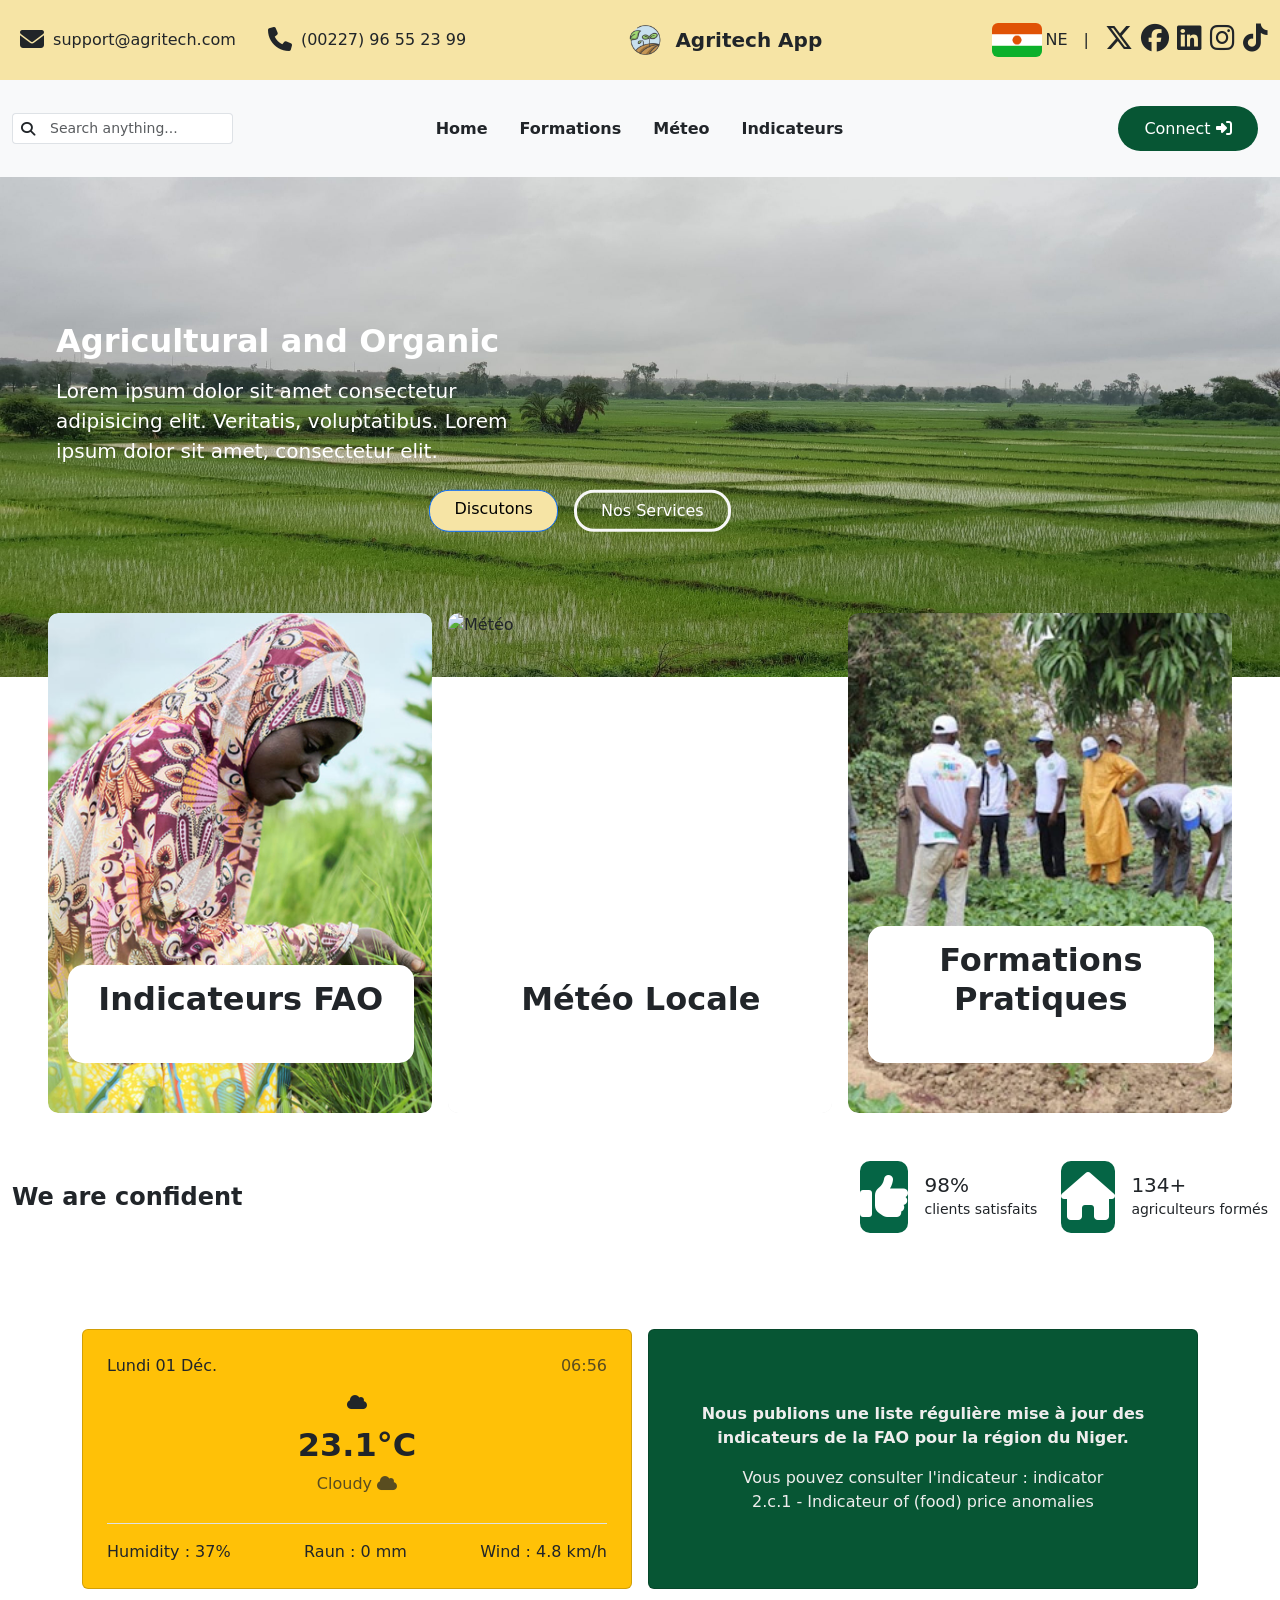
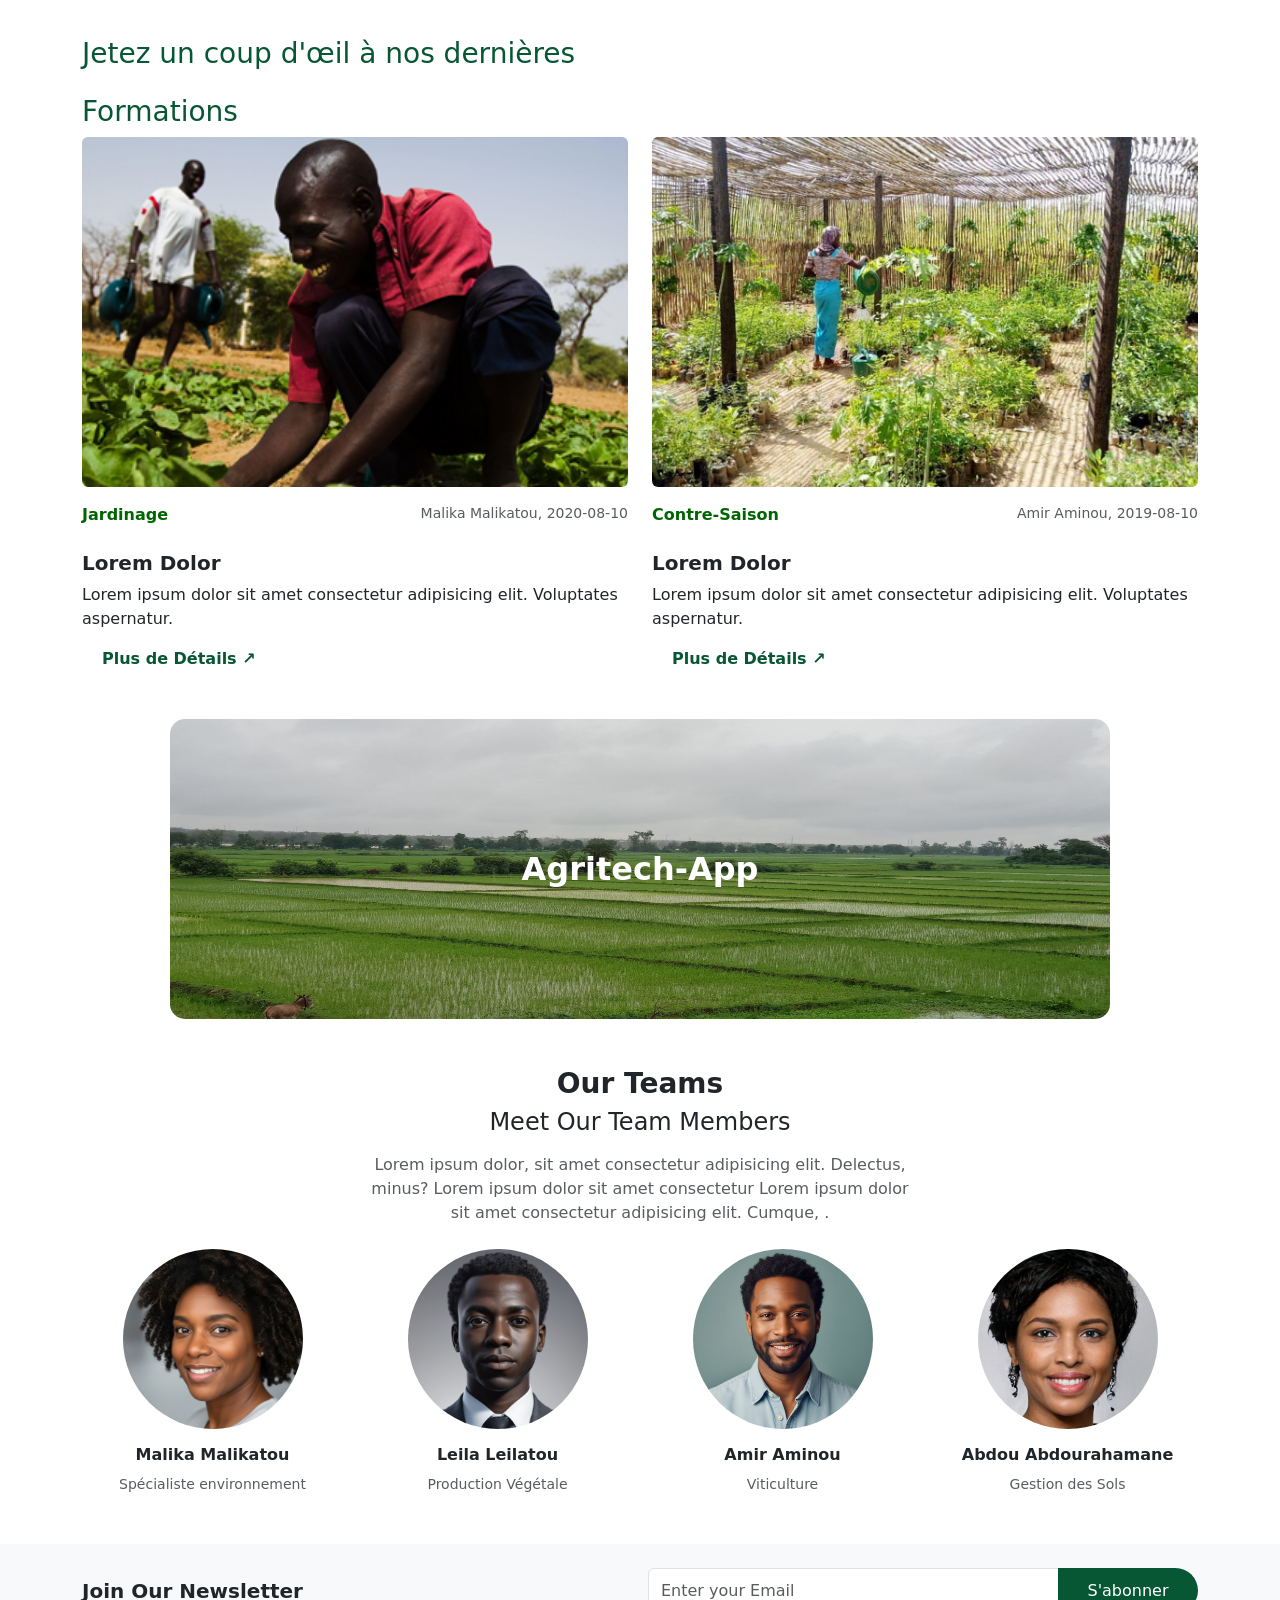
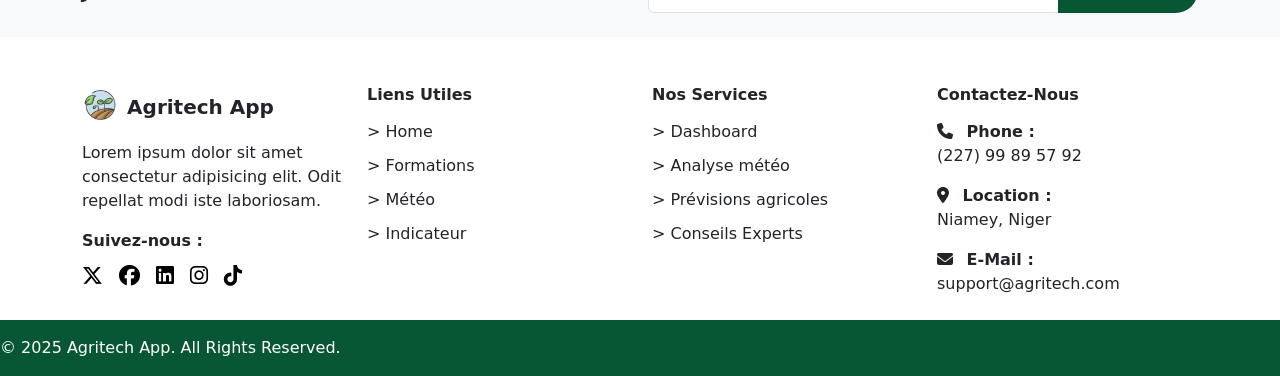
==== commit 7cd72bc8: "MON Trois" ====
--- a/index.html
+++ b/index.html
@@ -322,28 +322,34 @@
 
 
     <div class="stats-section w-100">
-        <div class="container-fluid py-5">
-            <div class="row align-items-center d-flex justify-content-between are-confident">
-
-                <div class="col-12 col-md-4 mb-4 mb-md-0">
-                    <h4 class="fw-bold are-confident">We are confident</h4>
-                </div>
-
-                <div class="col-12 col-md-8 d-flex justify-content-md-end justify-content-between gap-4 flex-wrap">
-
-                    <div class="d-flex align-items-center gap-3">
-                        <div class="confident"><i class="fa-solid fa-thumbs-up"></i></div>
+        <div class="container-fluid py-4 py-md-5">
+            <div class="row align-items-center are-confident flex-nowrap">
+
+                <!-- Titre - sur la même ligne -->
+                <div class="col-auto">
+                    <h4 class="fw-bold are-confident mb-0">We are confident</h4>
+                </div>
+
+                <!-- Statistiques - sur la même ligne -->
+                <div class="col d-flex justify-content-end flex-nowrap gap-3 gap-md-4 arre">
+
+                    <div class="d-flex align-items-center gap-2 gap-md-3">
+                        <div class="confident">
+                            <i class="fa-solid fa-thumbs-up"></i>
+                        </div>
                         <div>
                             <h5 class="mb-0">98%</h5>
-                            <small>clients satisfaits</small>
-                        </div>
-                    </div>
-
-                    <div class="d-flex align-items-center gap-3">
-                        <div class="confident"><i class="fa-solid fa-house"></i></div>
+                            <small class="text-nowrap">clients satisfaits</small>
+                        </div>
+                    </div>
+
+                    <div class="d-flex align-items-center gap-2 gap-md-3">
+                        <div class="confident">
+                            <i class="fa-solid fa-house"></i>
+                        </div>
                         <div>
                             <h5 class="mb-0">134+</h5>
-                            <small>agriculteurs formés</small>
+                            <small class="text-nowrap">agriculteurs formés</small>
                         </div>
                     </div>
 
@@ -487,12 +493,12 @@
     </div>
 
 
-    <footer class="footer-section text-dark pt-5">
-        <div class="container">
-            <div class="row g-4 text-md-start">
-
-
-                <div class="col-12 col-md-6 col-lg-3">
+
+    <div class="container-fluid pt-5 text-start  footere">
+        <div class="container text-start w-100 ">
+            <div class="row g-4 text-start ">
+
+                <div class="col-12 col-md-6 col-lg-3 text-start">
                     <img src="favico.png" alt="Logo" class="img-fluid mb-2" style="width: 40px;">
                     <strong class="fs-5">Agritech App</strong>
                     <p class="mt-2">
@@ -510,8 +516,7 @@
                     </div>
                 </div>
 
-
-                <div class="col-6 col-md-6 col-lg-3">
+                <div class="col-12 col-md-6 col-lg-3">
                     <h6 class="fw-bold mb-3">Liens Utiles</h6>
                     <ul class="list-unstyled footer-links">
                         <li>> Home</li>
@@ -521,8 +526,7 @@
                     </ul>
                 </div>
 
-
-                <div class="col-6 col-md-6 col-lg-3">
+                <div class="col-12 col-md-6 col-lg-3">
                     <h6 class="fw-bold mb-3">Nos Services</h6>
                     <ul class="list-unstyled footer-links">
                         <li>> Dashboard</li>
@@ -532,7 +536,6 @@
                     </ul>
                 </div>
 
-
                 <div class="col-12 col-md-6 col-lg-3">
                     <h6 class="fw-bold mb-3">Contactez-Nous</h6>
 
@@ -553,15 +556,14 @@
                 </div>
 
             </div>
-        </div>
-
-        <!-- Bottom Footer -->
-        <div class="footer-bottom mt-4 py-3">
-            <p class="mb-0 m-2">&copy; 2025 Agritech App. All Rights Reserved.</p>
-        </div>
-    </footer>
-
-
+
+
+        </div>
+
+    </div>
+    <div class="footer-bottom mt-4 py-3 text-start">
+        <p class="mb-0">&copy; 2025 Agritech App. All Rights Reserved.</p>
+    </div>
 </body>
 
 </html>
--- a/styles.css
+++ b/styles.css
@@ -415,9 +415,6 @@
 }
 
 
-.footer-section {
-    background: #f5f5f5;
-}
 
 .footer-links li {
     margin-bottom: 10px;
@@ -541,17 +538,6 @@
     }
 
 
-
-    .are-confident {
-        display: flex !important;
-
-
-    }
-
-    .confident {
-        font-size: 2.6rem;
-    }
-
     .names {
         width: 75%;
     }
@@ -561,9 +547,68 @@
         max-width: 500px;
         background-color: #456055;
         color: white;
-        margin: 10px !important;
-
-    }
-
-
+        margin: 20px !important;
+
+    }
+
+
+}
+
+/* Pour mobile (425px et moins) */
+@media (max-width: 425px) {
+    .stats-section .container-fluid {
+        padding-left: 10px;
+        padding-right: 10px;
+    }
+
+    /* Assure que la ligne ne se brise pas */
+    .stats-section .flex-nowrap {
+        flex-wrap: nowrap !important;
+        overflow: visible;
+    }
+
+    /* Ajuste le titre */
+    .stats-section .are-confident {
+        font-size: 1.2rem;
+        white-space: nowrap;
+        margin-right: 10px;
+    }
+
+    /* Ajuste les statistiques */
+    .confident {
+        font-size: 1.3rem;
+        min-width: 28px;
+    }
+
+    .stats-section h5 {
+        font-size: 0.8rem;
+        margin-bottom: 0.1rem;
+    }
+
+    .stats-section small {
+        font-size: 0.5rem;
+        line-height: 1;
+    }
+
+    /* Réduit les espacements */
+    .stats-section .gap-2 {
+        gap: 6px !important;
+    }
+
+    .stats-section .gap-3 {
+        gap: 10px !important;
+    }
+
+    .are-confident {
+        background-color: #00b318;
+    }
+
+    .arre {
+        background-color: #bda138;
+        width: 150px;
+    }
+
+    .col-auto {
+        font-size: 0.4rem;
+    }
 }
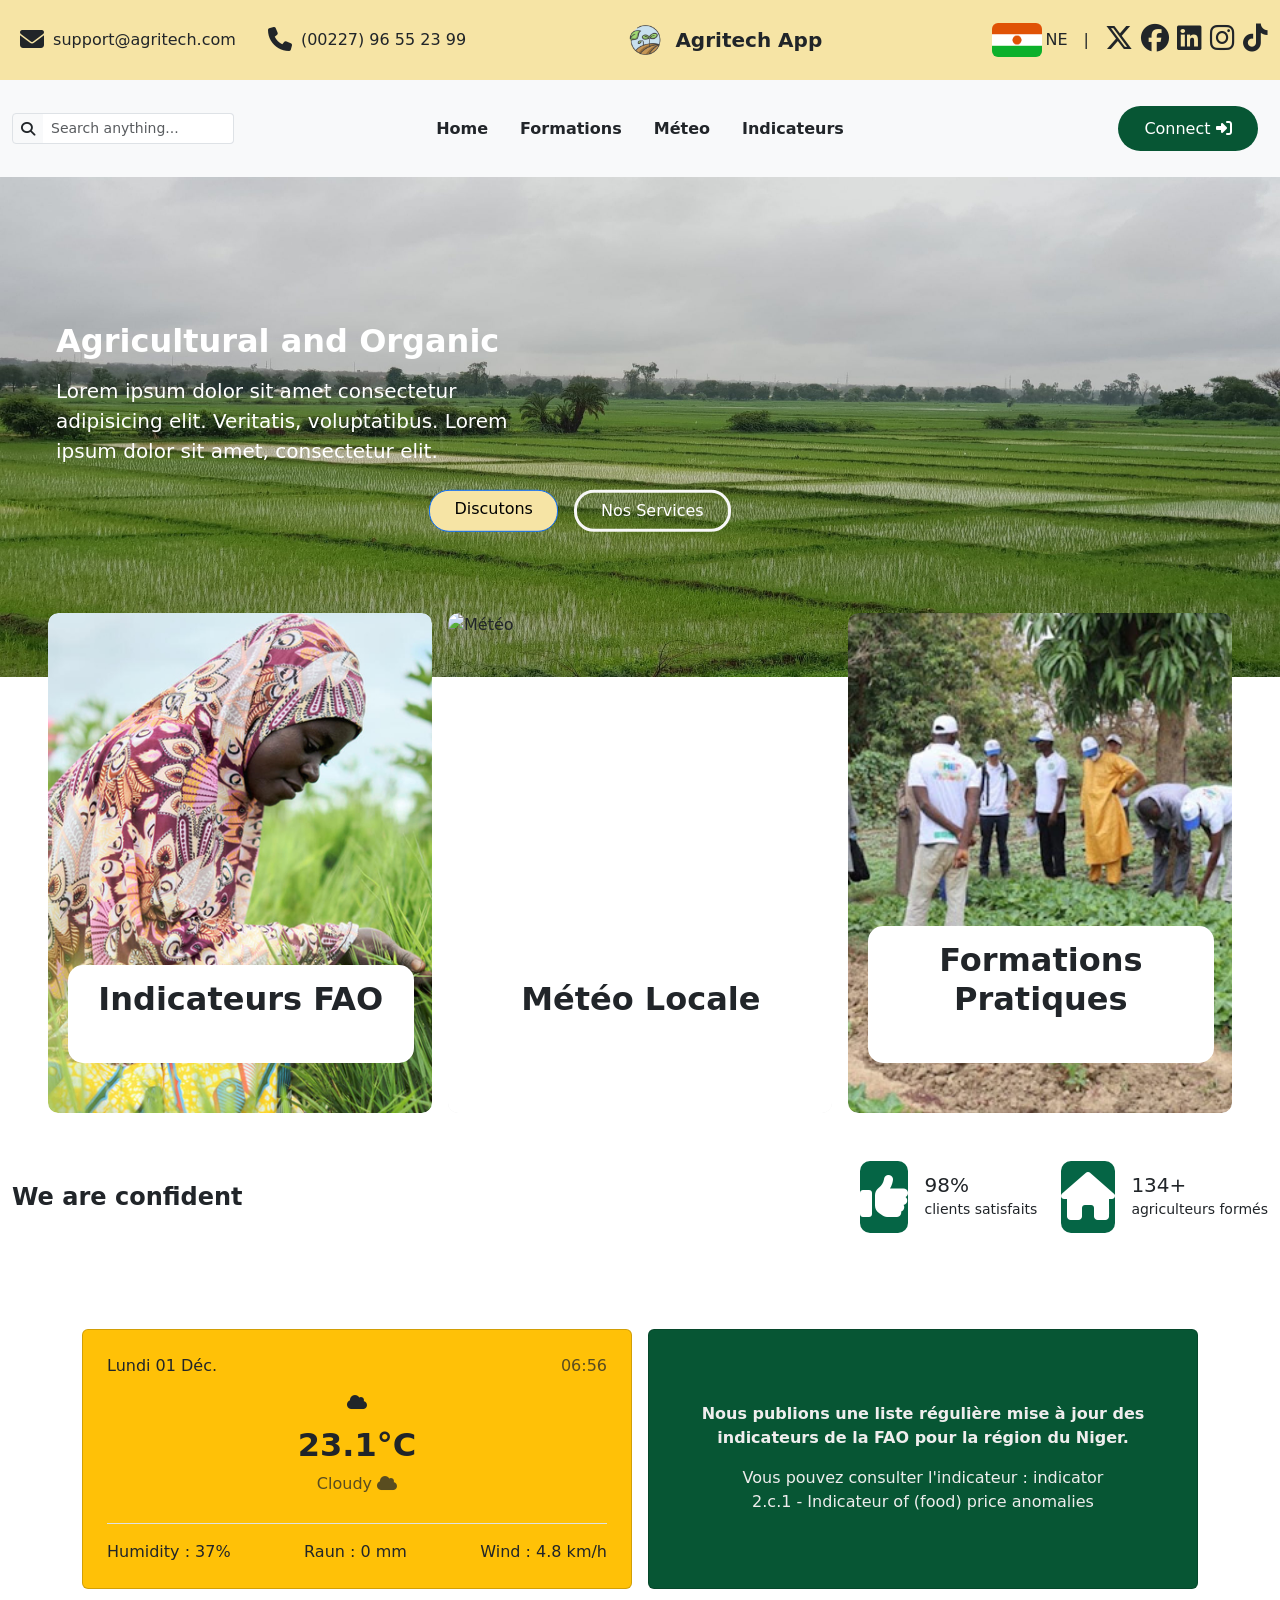
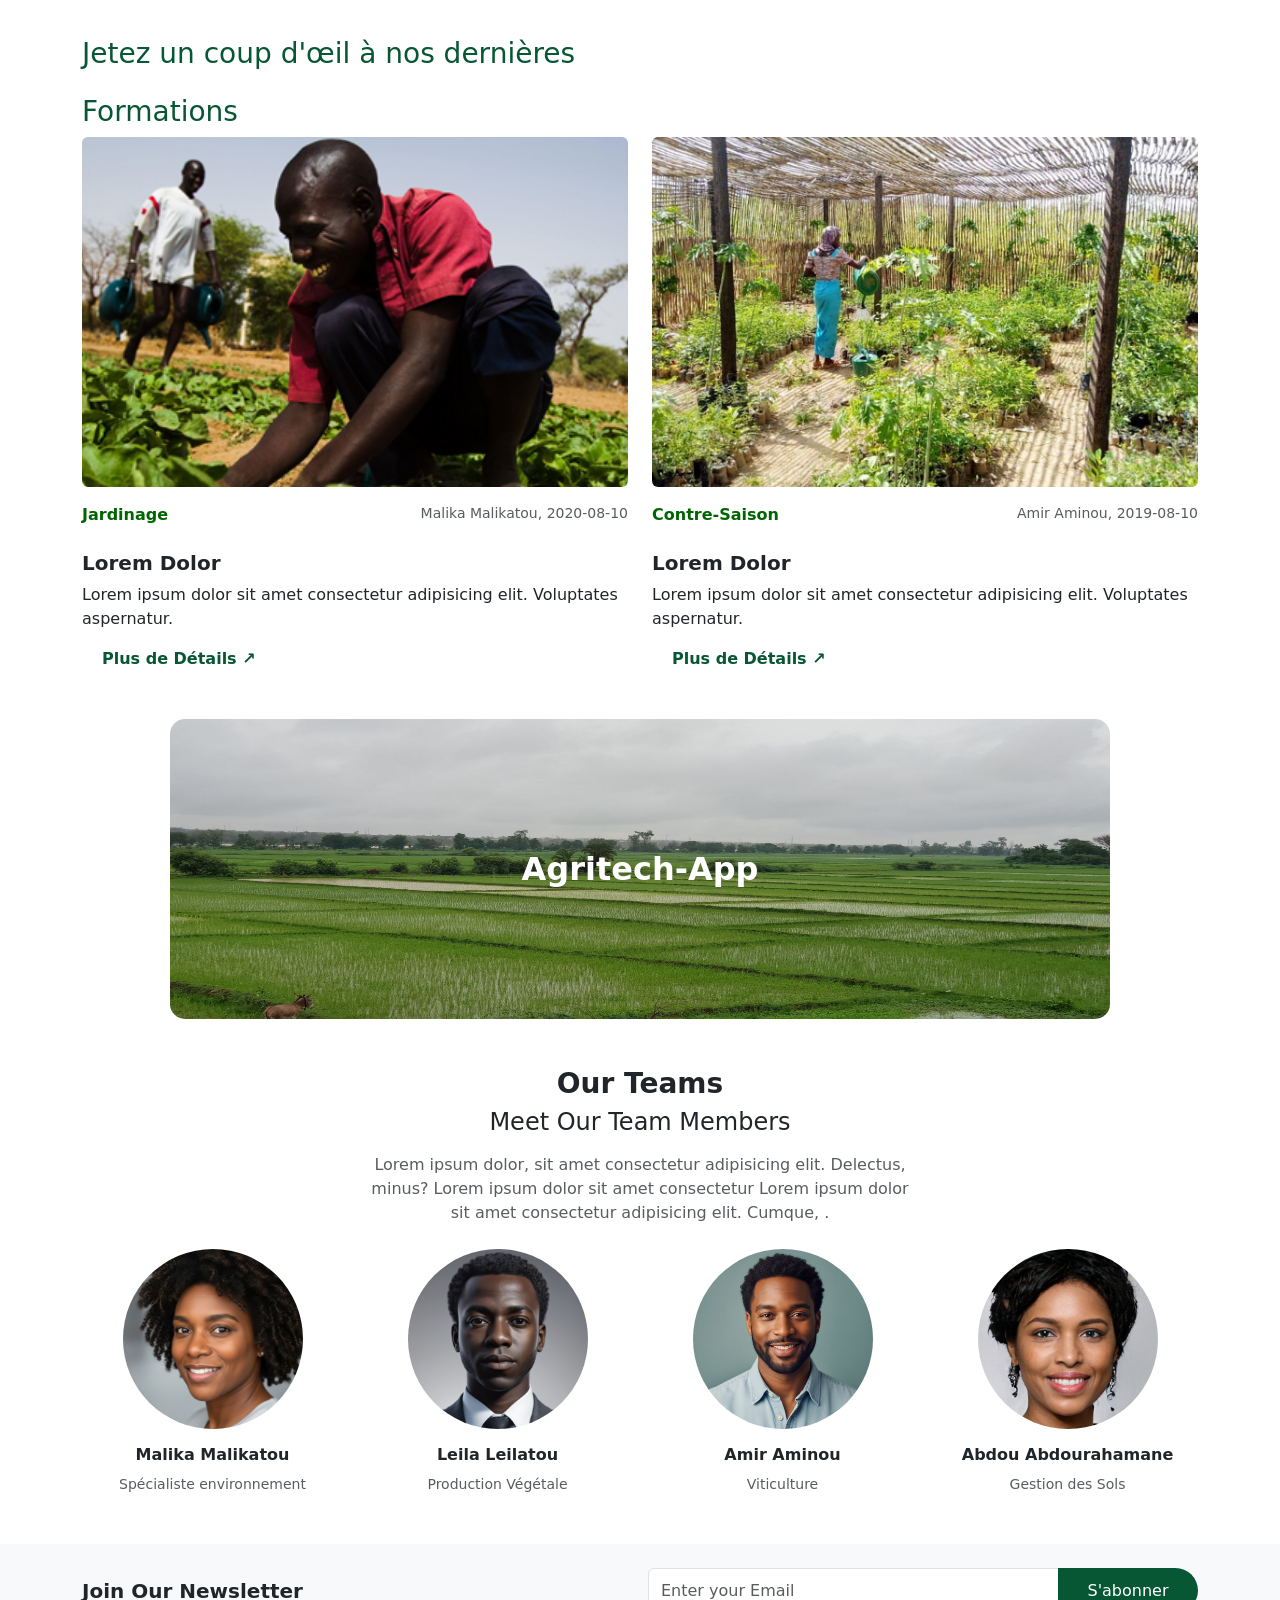
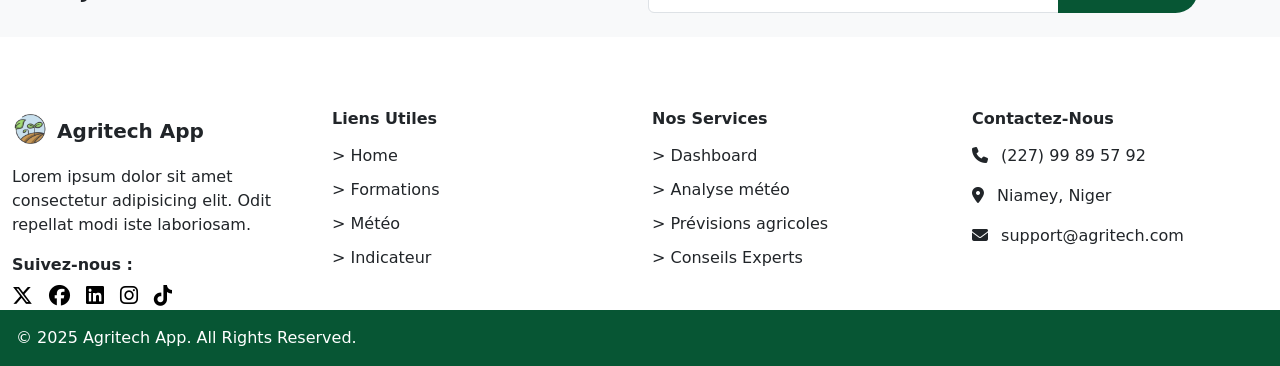
==== commit f6be9d31: "Mon deuxième commit" ====
--- a/index.html
+++ b/index.html
@@ -127,7 +127,7 @@
 
                     <form class="me-2 d-md-flex hide-768" role="search">
                         <div class="input-group input-group-sm">
-                            <span class="input-group-text bg-white border-end-0">
+                            <span class="input-group-text bg-light">
                                 <i class="fa-solid fa-magnifying-glass"></i>
                             </span>
                             <input class="form-control border-start-0" type="search" placeholder="Search anything...">
@@ -324,13 +324,9 @@
     <div class="stats-section w-100">
         <div class="container-fluid py-4 py-md-5">
             <div class="row align-items-center are-confident flex-nowrap">
-
-                <!-- Titre - sur la même ligne -->
                 <div class="col-auto">
                     <h4 class="fw-bold are-confident mb-0">We are confident</h4>
                 </div>
-
-                <!-- Statistiques - sur la même ligne -->
                 <div class="col d-flex justify-content-end flex-nowrap gap-3 gap-md-4 arre">
 
                     <div class="d-flex align-items-center gap-2 gap-md-3">
@@ -358,7 +354,6 @@
             </div>
         </div>
     </div>
-
 
 
     <div class="container my-5">
@@ -493,12 +488,12 @@
     </div>
 
 
-
-    <div class="container-fluid pt-5 text-start  footere">
-        <div class="container text-start w-100 ">
-            <div class="row g-4 text-start ">
-
-                <div class="col-12 col-md-6 col-lg-3 text-start">
+    <footer class="footer-section text-dark pt-5">
+        <div class="container-fluid px-0"> <!-- zéro marge -->
+
+            <div class="row g-4 text-start m-0"> <!-- tout collé à gauche -->
+
+                <div class="col-12 col-md-6 col-lg-3">
                     <img src="favico.png" alt="Logo" class="img-fluid mb-2" style="width: 40px;">
                     <strong class="fs-5">Agritech App</strong>
                     <p class="mt-2">
@@ -508,11 +503,11 @@
 
                     <p class="fw-bold mb-2">Suivez-nous :</p>
                     <div class="d-flex gap-3">
-                        <a href="#" class="footer-icon"><i class="fa-brands fa-x-twitter"></i></a>
-                        <a href="#" class="footer-icon"><i class="fa-brands fa-facebook"></i></a>
-                        <a href="#" class="footer-icon"><i class="fa-brands fa-linkedin"></i></a>
-                        <a href="#" class="footer-icon"><i class="fa-brands fa-instagram"></i></a>
-                        <a href="#" class="footer-icon"><i class="fa-brands fa-tiktok"></i></a>
+                        <a href="#"><i class="fa-brands fa-x-twitter footer-icon"></i></a>
+                        <a href="#"><i class="fa-brands fa-facebook footer-icon"></i></a>
+                        <a href="#"><i class="fa-brands fa-linkedin footer-icon"></i></a>
+                        <a href="#"><i class="fa-brands fa-instagram footer-icon"></i></a>
+                        <a href="#"><i class="fa-brands fa-tiktok footer-icon"></i></a>
                     </div>
                 </div>
 
@@ -538,32 +533,18 @@
 
                 <div class="col-12 col-md-6 col-lg-3">
                     <h6 class="fw-bold mb-3">Contactez-Nous</h6>
-
-                    <div class="mb-3">
-                        <span class="fw-bold"><i class="fa-solid fa-phone me-2"></i> Phone :</span>
-                        <p class="m-0">(227) 99 89 57 92</p>
-                    </div>
-
-                    <div class="mb-3">
-                        <span class="fw-bold"><i class="fa-solid fa-location-dot me-2"></i> Location :</span>
-                        <p class="m-0">Niamey, Niger</p>
-                    </div>
-
-                    <div>
-                        <span class="fw-bold"><i class="fa-solid fa-envelope me-2"></i> E-Mail :</span>
-                        <p class="m-0">support@agritech.com</p>
-                    </div>
-                </div>
-
-            </div>
-
-
-        </div>
-
-    </div>
-    <div class="footer-bottom mt-4 py-3 text-start">
-        <p class="mb-0">&copy; 2025 Agritech App. All Rights Reserved.</p>
-    </div>
+                    <p><i class="fa-solid fa-phone me-2"></i> (227) 99 89 57 92</p>
+                    <p><i class="fa-solid fa-location-dot me-2"></i> Niamey, Niger</p>
+                    <p><i class="fa-solid fa-envelope me-2"></i> support@agritech.com</p>
+                </div>
+            </div>
+
+            <div class="footer-bottom py-3 text-start px-3">
+                <p class="mb-0">&copy; 2025 Agritech App. All Rights Reserved.</p>
+            </div>
+        </div>
+    </footer>
+
 </body>
 
 </html>
--- a/styles.css
+++ b/styles.css
@@ -9,9 +9,6 @@
 
 }
 
-
-
-
 .image-hero {
     width: 950px !important;
     height: 350px !important;
@@ -19,13 +16,10 @@
 }
 
 
-
-
 .bar {
     font-size: 2rem;
     color: #00b318;
 }
-
 
 .nav-link {
     transition: all 0.3s ease;
@@ -130,8 +124,6 @@
     transform: scale(1.25);
 
 }
-
-
 
 .img-home {
     height: 500px;
@@ -219,8 +211,6 @@
 
 }
 
-
-
 .col-12.col-md-6.col-lg-4.d-flex.position-relative {
     transition: transform 0.3s, box-shadow 0.3s;
     cursor: pointer;
@@ -240,8 +230,6 @@
 .commentaires {
     width: 75%;
 }
-
-
 
 .date-circle {
     position: absolute;
@@ -336,7 +324,7 @@
 }
 
 .img-deux:hover {
-    transform: scale(1.05) rotate(1deg);
+    transform: scale(1.05) rotate(4deg);
     box-shadow: 0 15px 25px rgba(0, 0, 0, 0.4);
     cursor: pointer;
 }
@@ -414,8 +402,6 @@
     display: none !important;
 }
 
-
-
 .footer-links li {
     margin-bottom: 10px;
     cursor: pointer;
@@ -472,8 +458,6 @@
         display: none;
     }
 }
-
-
 
 @media screen and (max-width: 768px) {
     .menu-btn {
@@ -548,33 +532,27 @@
         background-color: #456055;
         color: white;
         margin: 20px !important;
-
-    }
-
-
-}
-
-/* Pour mobile (425px et moins) */
+    }
+}
+
 @media (max-width: 425px) {
     .stats-section .container-fluid {
         padding-left: 10px;
         padding-right: 10px;
     }
 
-    /* Assure que la ligne ne se brise pas */
     .stats-section .flex-nowrap {
         flex-wrap: nowrap !important;
         overflow: visible;
     }
 
-    /* Ajuste le titre */
+
     .stats-section .are-confident {
         font-size: 1.2rem;
         white-space: nowrap;
         margin-right: 10px;
     }
 
-    /* Ajuste les statistiques */
     .confident {
         font-size: 1.3rem;
         min-width: 28px;
@@ -590,7 +568,6 @@
         line-height: 1;
     }
 
-    /* Réduit les espacements */
     .stats-section .gap-2 {
         gap: 6px !important;
     }
